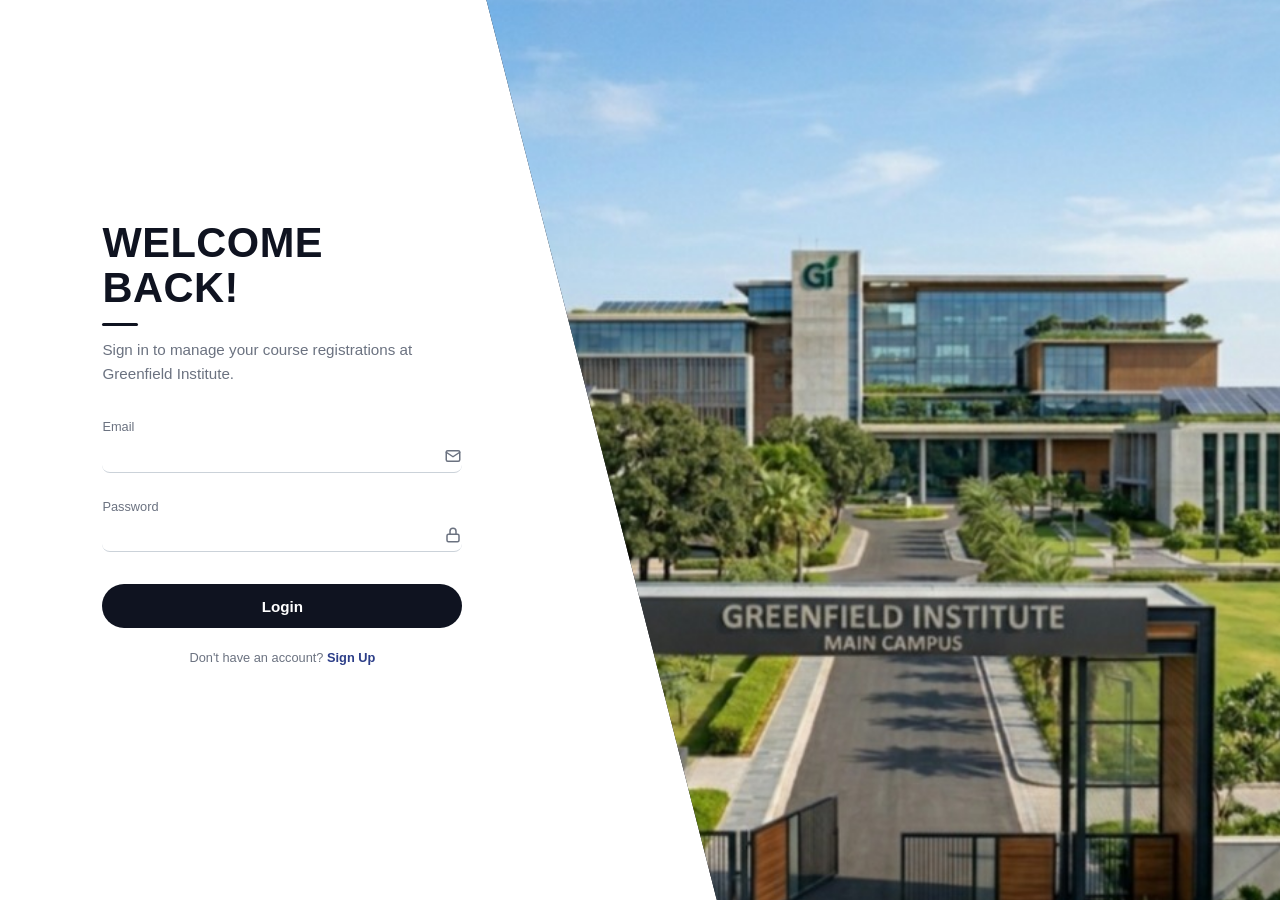
==== index.html @ 5498199d "Refactor code structure for improved readability and maintainability" ====
<!DOCTYPE html>
<html lang="en">
<head>
    <meta charset="UTF-8" />
    <meta name="viewport" content="width=device-width, initial-scale=1.0" />
    <title>Login · Greenfield Institute</title>
    <link rel="stylesheet" href="assets/css/style.css" />
</head>
<body class="auth-page">
    <div class="auth-card auth-card--login">
        <!-- Hero image panel (right side on login) — text lives on the white side now -->
        <div class="auth-card__dark">
            <img class="auth-card__hero" src="assets/img/login-hero.jpeg" alt="Greenfield Institute campus" />
        </div>

        <!-- Form panel (left side on login) -->
        <div class="auth-card__form">
            <div class="auth-card__form-inner">
                <div class="auth-welcome">
                    <h1>WELCOME<br/>BACK!</h1>
                    <p>Sign in to manage your course registrations at Greenfield Institute.</p>
                </div>

                <form id="loginForm" autocomplete="on" novalidate>
                    <div class="auth-field">
                        <label for="email">Email</label>
                        <input type="email" id="email" name="email" required />
                        <!-- envelope icon -->
                        <svg class="auth-field__icon" viewBox="0 0 24 24" fill="none"
                             stroke="currentColor" stroke-width="2"
                             stroke-linecap="round" stroke-linejoin="round" aria-hidden="true">
                            <rect x="3" y="5" width="18" height="14" rx="2"/>
                            <path d="M3 7l9 6 9-6"/>
                        </svg>
                    </div>

                    <div class="auth-field">
                        <label for="password">Password</label>
                        <input type="password" id="password" name="password" required minlength="8" />
                        <!-- lock icon -->
                        <svg class="auth-field__icon" viewBox="0 0 24 24" fill="none"
                             stroke="currentColor" stroke-width="2"
                             stroke-linecap="round" stroke-linejoin="round" aria-hidden="true">
                            <rect x="4" y="11" width="16" height="10" rx="2"/>
                            <path d="M8 11V7a4 4 0 0 1 8 0v4"/>
                        </svg>
                    </div>

                    <button type="submit" id="submitBtn" class="auth-btn">Login</button>
                </form>

                <div id="msg" class="auth-card__msg"></div>

                <p class="auth-card__switch">
                    Don't have an account? <a href="signup.html">Sign Up</a>
                </p>
            </div>
        </div>
    </div>

    <script src="assets/js/api.js"></script>
    <script>
        const form = document.getElementById('loginForm');
        const btn  = document.getElementById('submitBtn');

        form.addEventListener('submit', async (e) => {
            e.preventDefault();
            btn.disabled = true; btn.textContent = 'Signing in…';
            const res = await api.post('api/login.php', {
                email: form.email.value.trim(),
                password: form.password.value
            });
            if (res.ok) {
                window.location.href = res.redirect;
            } else {
                flash('msg', res.error || 'Login failed.', 'error');
                btn.disabled = false; btn.textContent = 'Login';
            }
        });
    </script>
</body>
</html>
---- assets/css/style.css ----
/* ---------------------------------------------------------------
   Greenfield Institute — single shared stylesheet
   Design notes: green accent (#2f7d4f), simple card layout,
   responsive breakpoints at 768px and 480px.
   --------------------------------------------------------------- */

:root {
    --green-700: #2f7d4f;
    --green-600: #36915c;
    --green-100: #e6f4ec;
    --grey-900: #1f2933;
    --grey-700: #3e4c59;
    --grey-300: #cbd2d9;
    --grey-100: #f5f7fa;
    --red-600:  #c53030;
    --amber-100:#fff8e1;
    --shadow:   0 2px 8px rgba(0, 0, 0, 0.08);
    --radius:   8px;
}

* { box-sizing: border-box; }

body {
    margin: 0;
    font-family: -apple-system, BlinkMacSystemFont, "Segoe UI", Roboto, Helvetica, Arial, sans-serif;
    color: var(--grey-900);
    background: var(--grey-100);
    line-height: 1.5;
}

/* --- Top navigation bar -------------------------------------- */
.navbar {
    background: var(--green-700);
    color: #fff;
    padding: 0.75rem 1.5rem;
    display: flex;
    align-items: center;
    justify-content: space-between;
    flex-wrap: wrap;
    box-shadow: var(--shadow);
}
.navbar h1 { font-size: 1.1rem; margin: 0; font-weight: 600; }
.navbar nav a {
    color: #fff;
    text-decoration: none;
    margin-left: 1.25rem;
    font-size: 0.95rem;
    opacity: 0.9;
}
.navbar nav a:hover, .navbar nav a.active { opacity: 1; text-decoration: underline; }

/* --- Layout containers --------------------------------------- */
.container { max-width: 1100px; margin: 1.5rem auto; padding: 0 1rem; }

.auth-wrap {
    max-width: 420px;
    margin: 4rem auto;
    background: #fff;
    border-radius: var(--radius);
    box-shadow: var(--shadow);
    padding: 2rem;
}
.auth-wrap h2 { margin-top: 0; color: var(--green-700); }
.auth-wrap .switch { font-size: 0.9rem; margin-top: 1rem; text-align: center; }

/* --- Split-panel auth (login / signup) ----------------------- */
.auth-page {
    margin: 0;
    height: 100vh;
    overflow: hidden;
    background: #fff;
}

.auth-card {
    position: relative;
    width: 100vw;
    height: 100vh;
    background: #fff;
    overflow: hidden;
}

/* Dark panel — full viewport, diagonal-clipped, holds the hero <img> as a child. */
.auth-card__dark {
    position: absolute;
    inset: 0;
    clip-path: polygon(0 0, 62% 0, 44% 100%, 0 100%);
    background: #0f1320; /* fallback if the image is missing */
    overflow: hidden;
}
.auth-card--login .auth-card__dark {
    /* mirror the diagonal to the right side */
    clip-path: polygon(38% 0, 100% 0, 100% 100%, 56% 100%);
}

/* Hero image inside the dark panel — fills the slab edge-to-edge from the top
   diagonal corner out to the screen edge. The diagonal clip on the parent crops
   the slanted side; object-fit: cover preserves the photo's aspect ratio while
   filling the box (no distortion, just a small crop). */
.auth-card__hero {
    position: absolute;
    top: 0;
    height: 100vh;
    width: 62vw;       /* same width as the visible diagonal slab at its widest */
    object-fit: cover;
    display: block;
    pointer-events: none;
    transform: scale(1.3); /* gentle zoom — building reads larger but stays in frame */
}
/* Signup: image spans x=0 → x=62vw (left half of viewport). */
.auth-card--signup .auth-card__hero {
    left: 0;
}
/* Login: image spans x=38vw → x=100vw (right half of viewport). */
.auth-card--login .auth-card__hero {
    right: 0;
}

/* Form panel — sits on the opposite side of the diagonal. */
.auth-card__form {
    position: absolute;
    inset: 0;
    display: flex;
    align-items: center;
    justify-content: flex-end;
    padding: 0 8vw 0 0;
}
.auth-card--login .auth-card__form {
    justify-content: flex-start;
    padding: 0 0 0 8vw;
}
.auth-card__form-inner {
    width: 360px;
    max-width: 100%;
}

/* Welcome heading + intro text shown above the form on the white side. */
.auth-welcome {
    margin-bottom: 2rem;
}
.auth-welcome h1 {
    font-size: clamp(2rem, 3.5vw, 2.6rem);
    line-height: 1.1;
    margin: 0 0 0.75rem;
    color: #0f1320;
    font-weight: 800;
    letter-spacing: 0.5px;
}
.auth-welcome h1::after {
    content: "";
    display: block;
    width: 36px;
    height: 3px;
    background: #0f1320;
    margin-top: 0.75rem;
    border-radius: 2px;
}
.auth-welcome p {
    margin: 0;
    color: #6b7280;
    font-size: 0.95rem;
    line-height: 1.55;
}

/* Underline-style fields with right-aligned icon. */
.auth-field {
    position: relative;
    margin-top: 1.5rem;
}
.auth-field label {
    display: block;
    font-size: 0.8rem;
    color: #6b7280;
    margin-bottom: 0.25rem;
}
.auth-field input {
    width: 100%;
    border: none;
    border-bottom: 1px solid #cbd2d9;
    padding: 0.45rem 1.75rem 0.45rem 0;
    background: transparent;
    font-size: 0.95rem;
    color: #0f1320;
    font-family: inherit;
}
.auth-field input:focus {
    outline: none;
    border-bottom-color: #0f1320;
}
.auth-field__icon {
    position: absolute;
    right: 0;
    bottom: 0.5rem;
    width: 18px;
    height: 18px;
    color: #6b7280;
    pointer-events: none;
}

/* Pill button. */
.auth-btn {
    margin-top: 2rem;
    width: 100%;
    background: #0f1320;
    color: #fff;
    border: none;
    border-radius: 999px;
    padding: 0.85rem 1.5rem;
    font-size: 0.95rem;
    font-weight: 600;
    cursor: pointer;
    transition: background 0.15s ease;
}
.auth-btn:hover { background: #1f2435; }
.auth-btn:disabled { background: #6b7280; cursor: not-allowed; }

.auth-card__switch {
    margin-top: 1.25rem;
    text-align: center;
    font-size: 0.8rem;
    color: #6b7280;
}
.auth-card__switch a {
    color: #2c3e88;
    text-decoration: none;
    font-weight: 600;
}
.auth-card__switch a:hover { text-decoration: underline; }

.auth-card__msg { margin-top: 1rem; }
.auth-card__msg .alert { font-size: 0.85rem; padding: 0.5rem 0.75rem; margin-bottom: 0; }

/* --- Forms --------------------------------------------------- */
form .field { margin-bottom: 1rem; }
form label  { display: block; font-size: 0.85rem; margin-bottom: 0.25rem; color: var(--grey-700); }
form input, form textarea, form select {
    width: 100%;
    padding: 0.55rem 0.7rem;
    border: 1px solid var(--grey-300);
    border-radius: var(--radius);
    font-size: 0.95rem;
    font-family: inherit;
}
form input:focus, form textarea:focus, form select:focus {
    outline: 2px solid var(--green-600);
    border-color: var(--green-600);
}

button, .btn {
    background: var(--green-700);
    color: #fff;
    border: none;
    padding: 0.6rem 1.1rem;
    border-radius: var(--radius);
    font-size: 0.95rem;
    cursor: pointer;
    text-decoration: none;
    display: inline-block;
}
button:hover, .btn:hover { background: var(--green-600); }
button:disabled { background: var(--grey-300); cursor: not-allowed; }
.btn-secondary { background: var(--grey-700); }
.btn-danger    { background: var(--red-600); }

/* --- Alerts -------------------------------------------------- */
.alert { padding: 0.75rem 1rem; border-radius: var(--radius); margin-bottom: 1rem; font-size: 0.9rem; }
.alert.error   { background: #fde2e2; color: var(--red-600); }
.alert.success { background: var(--green-100); color: var(--green-700); }
.alert.info    { background: var(--amber-100); color: #8a6d1f; }

/* --- Cards & course grid ------------------------------------- */
.toolbar {
    display: flex; gap: 0.75rem; flex-wrap: wrap;
    margin-bottom: 1rem;
    background: #fff; padding: 1rem; border-radius: var(--radius); box-shadow: var(--shadow);
}
.toolbar input, .toolbar select { flex: 1 1 180px; }

.course-grid { display: grid; grid-template-columns: repeat(auto-fill, minmax(280px, 1fr)); gap: 1rem; }

.course-card {
    background: #fff;
    border-radius: var(--radius);
    box-shadow: var(--shadow);
    padding: 1rem 1.1rem;
    display: flex; flex-direction: column;
}
.course-card h3 { margin: 0 0 0.25rem; color: var(--green-700); font-size: 1.05rem; }
.course-card .code { font-size: 0.8rem; color: var(--grey-700); letter-spacing: 0.5px; }
.course-card p   { font-size: 0.9rem; color: var(--grey-700); flex-grow: 1; }
.course-card .meta {
    display: flex; flex-wrap: wrap; gap: 0.4rem 1rem;
    font-size: 0.8rem; color: var(--grey-700);
    margin: 0.5rem 0 0.75rem;
}
.course-card .meta span::before { content: "•  "; color: var(--green-600); }
.course-card .actions { display: flex; gap: 0.5rem; }

.badge {
    display: inline-block; font-size: 0.7rem; padding: 0.15rem 0.5rem;
    border-radius: 999px; background: var(--green-100); color: var(--green-700);
    margin-left: 0.4rem;
}
.badge.full { background: #fde2e2; color: var(--red-600); }

/* --- Tables (admin) ----------------------------------------- */
table { width: 100%; border-collapse: collapse; background: #fff; box-shadow: var(--shadow); border-radius: var(--radius); overflow: hidden; }
table th, table td { padding: 0.6rem 0.8rem; text-align: left; border-bottom: 1px solid var(--grey-300); font-size: 0.9rem; }
table th { background: var(--green-100); color: var(--green-700); font-weight: 600; }
table tr:last-child td { border-bottom: none; }

/* --- Modal --------------------------------------------------- */
.modal-backdrop {
    position: fixed; inset: 0; background: rgba(0,0,0,0.45);
    display: none; align-items: center; justify-content: center; z-index: 50;
}
.modal-backdrop.active { display: flex; }
.modal {
    background: #fff; border-radius: var(--radius); padding: 1.5rem;
    width: 90%; max-width: 480px; box-shadow: var(--shadow);
}
.modal h3 { margin-top: 0; color: var(--green-700); }

/* --- Responsive --------------------------------------------- */
@media (max-width: 768px) {
    .navbar nav a { margin-left: 0.75rem; font-size: 0.85rem; }
    .toolbar { flex-direction: column; }
}
@media (max-width: 480px) {
    .auth-wrap { margin: 1.5rem 1rem; padding: 1.5rem; }
}
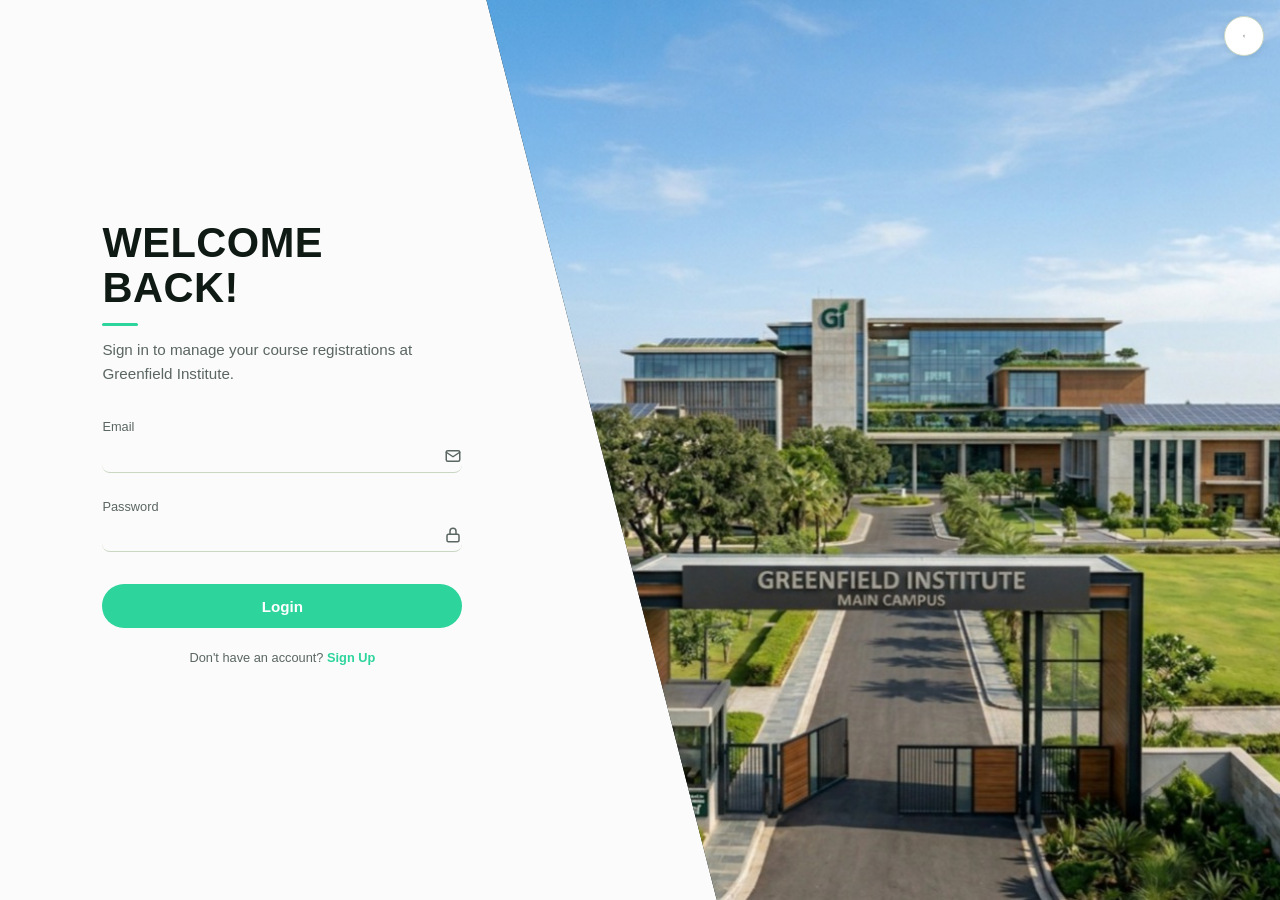
==== commit ac96cf51: "feat: Implement light/dark mode toggle with theme persistence" ====
--- a/index.html
+++ b/index.html
@@ -5,8 +5,24 @@
     <meta name="viewport" content="width=device-width, initial-scale=1.0" />
     <title>Login · Greenfield Institute</title>
     <link rel="stylesheet" href="assets/css/style.css" />
+    <!-- Theme script loads before <body> so the right mode is set before paint
+         (avoids a brief flash of the wrong theme on page load). -->
+    <script src="assets/js/theme.js"></script>
 </head>
 <body class="auth-page">
+    <!-- Light/dark toggle -->
+    <button class="theme-toggle" aria-label="Toggle light/dark mode" type="button">
+        <svg class="icon-moon" viewBox="0 0 24 24" fill="none" stroke="currentColor"
+             stroke-width="2" stroke-linecap="round" stroke-linejoin="round" aria-hidden="true">
+            <path d="M21 12.79A9 9 0 1 1 11.21 3 7 7 0 0 0 21 12.79z"/>
+        </svg>
+        <svg class="icon-sun" viewBox="0 0 24 24" fill="none" stroke="currentColor"
+             stroke-width="2" stroke-linecap="round" stroke-linejoin="round" aria-hidden="true">
+            <circle cx="12" cy="12" r="4"/>
+            <path d="M12 2v2M12 20v2M4.93 4.93l1.41 1.41M17.66 17.66l1.41 1.41M2 12h2M20 12h2M4.93 19.07l1.41-1.41M17.66 6.34l1.41-1.41"/>
+        </svg>
+    </button>
+
     <div class="auth-card auth-card--login">
         <!-- Hero image panel (right side on login) — text lives on the white side now -->
         <div class="auth-card__dark">
--- a/assets/css/style.css
+++ b/assets/css/style.css
@@ -5,17 +5,56 @@
    --------------------------------------------------------------- */
 
 :root {
-    --green-700: #2f7d4f;
-    --green-600: #36915c;
-    --green-100: #e6f4ec;
-    --grey-900: #1f2933;
-    --grey-700: #3e4c59;
-    --grey-300: #cbd2d9;
-    --grey-100: #f5f7fa;
-    --red-600:  #c53030;
-    --amber-100:#fff8e1;
-    --shadow:   0 2px 8px rgba(0, 0, 0, 0.08);
-    --radius:   8px;
+    /* --- Brand (same mint green in both modes) ----------------- */
+    --color-primary:      #2DD49B; /* mint emerald — Greenfield brand */
+    --color-primary-dark: #25B583; /* hover / pressed */
+    --color-primary-deep: #1A8A63; /* deeper accent if needed */
+
+    /* --- Light-mode tokens (defaults) -------------------------- */
+    --bg:         #FBFBFB;  /* page background — neutral off-white */
+    --surface:    #ffffff;  /* cards, modals */
+    --text:       #0f1a14;  /* headings, body */
+    --text-muted: #5a6661;  /* labels, captions */
+    --border:     #c9d6c2;  /* hairlines, input underlines */
+    --slab-bg:    #0f1a14;  /* hero slab fallback if image missing */
+
+    --shadow:     0 2px 8px rgba(0, 0, 0, 0.08);
+    --radius:     8px;
+
+    /* --- Backwards-compat aliases for older pages -------------- */
+    /* Existing rules still reference --green-700 etc., so map them
+       onto the new tokens — old pages pick up the new look for free. */
+    --green-700: var(--color-primary);
+    --green-600: var(--color-primary-dark);
+    --green-100: #ECF4E8;
+    --grey-900:  var(--text);
+    --grey-700:  var(--text-muted);
+    --grey-300:  var(--border);
+    --grey-100:  var(--bg);
+    --red-600:   #c53030;
+    --amber-100: #fff8e1;
+}
+
+/* --- Dark-mode tokens — applied either by user toggle (data-theme)
+   or by OS preference (prefers-color-scheme). User toggle wins
+   because [data-theme="light"] explicitly opts back into light. */
+[data-theme="dark"] {
+    --bg:         #000000;
+    --surface:    #0f0f0f;
+    --text:       #ECF4E8;
+    --text-muted: #8a938e;
+    --border:     #1f2520;
+    --slab-bg:    #0a0a0a;
+}
+@media (prefers-color-scheme: dark) {
+    :root:not([data-theme="light"]) {
+        --bg:         #000000;
+        --surface:    #0f0f0f;
+        --text:       #ECF4E8;
+        --text-muted: #8a938e;
+        --border:     #1f2520;
+        --slab-bg:    #0a0a0a;
+    }
 }
 
 * { box-sizing: border-box; }
@@ -23,8 +62,8 @@
 body {
     margin: 0;
     font-family: -apple-system, BlinkMacSystemFont, "Segoe UI", Roboto, Helvetica, Arial, sans-serif;
-    color: var(--grey-900);
-    background: var(--grey-100);
+    color: var(--text);
+    background: var(--bg);
     line-height: 1.5;
 }
 
@@ -68,14 +107,14 @@
     margin: 0;
     height: 100vh;
     overflow: hidden;
-    background: #fff;
+    background: var(--bg);
 }
 
 .auth-card {
     position: relative;
     width: 100vw;
     height: 100vh;
-    background: #fff;
+    background: var(--bg);
     overflow: hidden;
 }
 
@@ -84,7 +123,7 @@
     position: absolute;
     inset: 0;
     clip-path: polygon(0 0, 62% 0, 44% 100%, 0 100%);
-    background: #0f1320; /* fallback if the image is missing */
+    background: var(--slab-bg); /* fallback if the image is missing */
     overflow: hidden;
 }
 .auth-card--login .auth-card__dark {
@@ -104,7 +143,6 @@
     object-fit: cover;
     display: block;
     pointer-events: none;
-    transform: scale(1.3); /* gentle zoom — building reads larger but stays in frame */
 }
 /* Signup: image spans x=0 → x=62vw (left half of viewport). */
 .auth-card--signup .auth-card__hero {
@@ -141,7 +179,7 @@
     font-size: clamp(2rem, 3.5vw, 2.6rem);
     line-height: 1.1;
     margin: 0 0 0.75rem;
-    color: #0f1320;
+    color: var(--text);
     font-weight: 800;
     letter-spacing: 0.5px;
 }
@@ -150,13 +188,13 @@
     display: block;
     width: 36px;
     height: 3px;
-    background: #0f1320;
+    background: var(--color-primary);
     margin-top: 0.75rem;
     border-radius: 2px;
 }
 .auth-welcome p {
     margin: 0;
-    color: #6b7280;
+    color: var(--text-muted);
     font-size: 0.95rem;
     line-height: 1.55;
 }
@@ -169,22 +207,22 @@
 .auth-field label {
     display: block;
     font-size: 0.8rem;
-    color: #6b7280;
+    color: var(--text-muted);
     margin-bottom: 0.25rem;
 }
 .auth-field input {
     width: 100%;
     border: none;
-    border-bottom: 1px solid #cbd2d9;
+    border-bottom: 1px solid var(--border);
     padding: 0.45rem 1.75rem 0.45rem 0;
     background: transparent;
     font-size: 0.95rem;
-    color: #0f1320;
+    color: var(--text);
     font-family: inherit;
 }
 .auth-field input:focus {
     outline: none;
-    border-bottom-color: #0f1320;
+    border-bottom-color: var(--color-primary);
 }
 .auth-field__icon {
     position: absolute;
@@ -192,15 +230,15 @@
     bottom: 0.5rem;
     width: 18px;
     height: 18px;
-    color: #6b7280;
+    color: var(--text-muted);
     pointer-events: none;
 }
 
-/* Pill button. */
+/* Pill button — primary brand green in both modes. */
 .auth-btn {
     margin-top: 2rem;
     width: 100%;
-    background: #0f1320;
+    background: var(--color-primary);
     color: #fff;
     border: none;
     border-radius: 999px;
@@ -210,17 +248,17 @@
     cursor: pointer;
     transition: background 0.15s ease;
 }
-.auth-btn:hover { background: #1f2435; }
-.auth-btn:disabled { background: #6b7280; cursor: not-allowed; }
+.auth-btn:hover { background: var(--color-primary-dark); }
+.auth-btn:disabled { background: var(--text-muted); cursor: not-allowed; }
 
 .auth-card__switch {
     margin-top: 1.25rem;
     text-align: center;
     font-size: 0.8rem;
-    color: #6b7280;
+    color: var(--text-muted);
 }
 .auth-card__switch a {
-    color: #2c3e88;
+    color: var(--color-primary);
     text-decoration: none;
     font-weight: 600;
 }
@@ -228,6 +266,34 @@
 
 .auth-card__msg { margin-top: 1rem; }
 .auth-card__msg .alert { font-size: 0.85rem; padding: 0.5rem 0.75rem; margin-bottom: 0; }
+
+/* Floating light/dark toggle — sits in a corner of every page. */
+.theme-toggle {
+    position: fixed;
+    top: 1rem;
+    right: 1rem;
+    width: 40px;
+    height: 40px;
+    border-radius: 999px;
+    border: 1px solid var(--border);
+    background: var(--surface);
+    color: var(--text);
+    cursor: pointer;
+    display: flex;
+    align-items: center;
+    justify-content: center;
+    z-index: 100;
+    box-shadow: var(--shadow);
+    transition: transform 0.15s ease, background 0.15s ease;
+}
+.theme-toggle:hover { transform: scale(1.05); }
+.theme-toggle svg { width: 18px; height: 18px; }
+/* JS sets data-theme on load, so we only need to check that one attribute.
+   Light mode → show moon (click to switch to dark).
+   Dark mode  → show sun  (click to switch to light). */
+.theme-toggle .icon-sun  { display: none; }
+[data-theme="dark"] .theme-toggle .icon-sun  { display: block; }
+[data-theme="dark"] .theme-toggle .icon-moon { display: none; }
 
 /* --- Forms --------------------------------------------------- */
 form .field { margin-bottom: 1rem; }
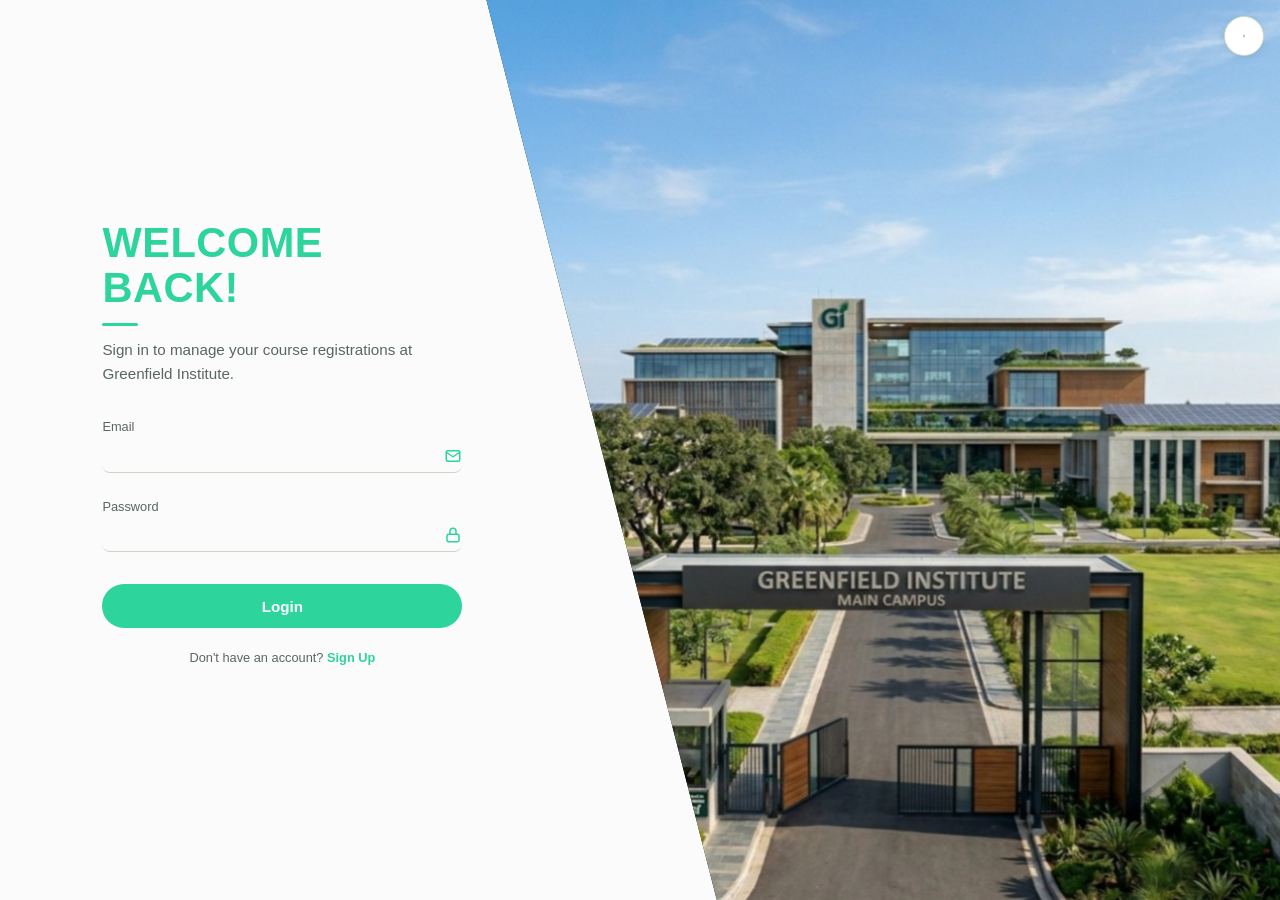
==== commit 009460ac: "fix: Remove line breaks from welcome messages for improved readability" ====
--- a/index.html
+++ b/index.html
@@ -33,7 +33,7 @@
         <div class="auth-card__form">
             <div class="auth-card__form-inner">
                 <div class="auth-welcome">
-                    <h1>WELCOME<br/>BACK!</h1>
+                    <h1>WELCOME BACK!</h1>
                     <p>Sign in to manage your course registrations at Greenfield Institute.</p>
                 </div>
 
--- a/assets/css/style.css
+++ b/assets/css/style.css
@@ -179,7 +179,7 @@
     font-size: clamp(2rem, 3.5vw, 2.6rem);
     line-height: 1.1;
     margin: 0 0 0.75rem;
-    color: var(--text);
+    color: var(--color-primary);
     font-weight: 800;
     letter-spacing: 0.5px;
 }
@@ -230,7 +230,7 @@
     bottom: 0.5rem;
     width: 18px;
     height: 18px;
-    color: var(--text-muted);
+    color: var(--color-primary);
     pointer-events: none;
 }
 
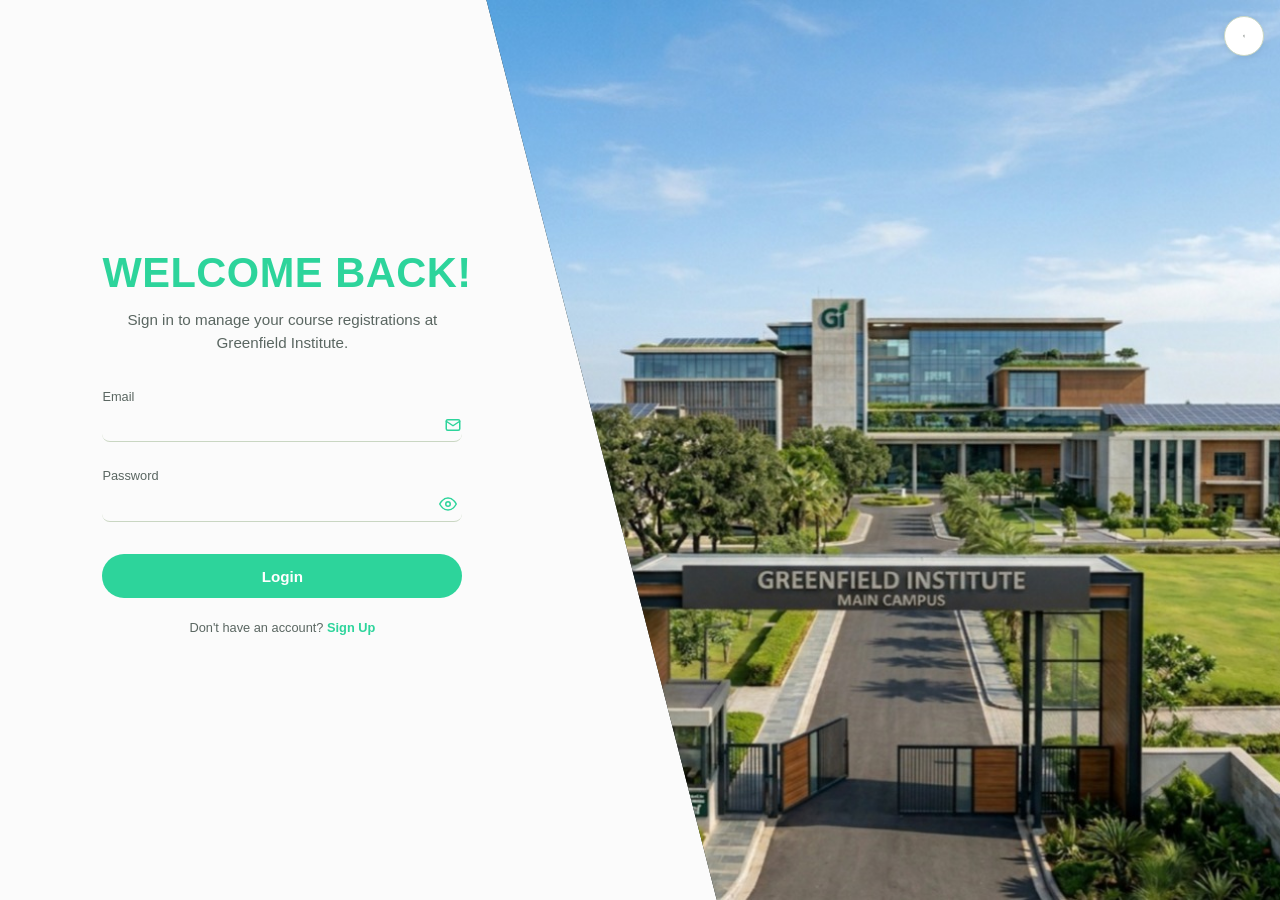
==== commit 3d8bf4dd: "feat: Add password show/hide toggle functionality to login and signup forms" ====
--- a/index.html
+++ b/index.html
@@ -53,13 +53,21 @@
                     <div class="auth-field">
                         <label for="password">Password</label>
                         <input type="password" id="password" name="password" required minlength="8" />
-                        <!-- lock icon -->
-                        <svg class="auth-field__icon" viewBox="0 0 24 24" fill="none"
-                             stroke="currentColor" stroke-width="2"
-                             stroke-linecap="round" stroke-linejoin="round" aria-hidden="true">
-                            <rect x="4" y="11" width="16" height="10" rx="2"/>
-                            <path d="M8 11V7a4 4 0 0 1 8 0v4"/>
-                        </svg>
+                        <!-- eye toggle: click to show/hide the password -->
+                        <button type="button" class="auth-field__toggle" data-password-toggle aria-label="Show password">
+                            <svg class="icon-eye" viewBox="0 0 24 24" fill="none"
+                                 stroke="currentColor" stroke-width="2"
+                                 stroke-linecap="round" stroke-linejoin="round" aria-hidden="true">
+                                <path d="M1 12s4-8 11-8 11 8 11 8-4 8-11 8-11-8-11-8z"/>
+                                <circle cx="12" cy="12" r="3"/>
+                            </svg>
+                            <svg class="icon-eye-off" viewBox="0 0 24 24" fill="none"
+                                 stroke="currentColor" stroke-width="2"
+                                 stroke-linecap="round" stroke-linejoin="round" aria-hidden="true">
+                                <path d="M17.94 17.94A10.07 10.07 0 0 1 12 20c-7 0-11-8-11-8a18.45 18.45 0 0 1 5.06-5.94M9.9 4.24A9.12 9.12 0 0 1 12 4c7 0 11 8 11 8a18.5 18.5 0 0 1-2.16 3.19m-6.72-1.07a3 3 0 1 1-4.24-4.24"/>
+                                <line x1="1" y1="1" x2="23" y2="23"/>
+                            </svg>
+                        </button>
                     </div>
 
                     <button type="submit" id="submitBtn" class="auth-btn">Login</button>
@@ -76,6 +84,17 @@
 
     <script src="assets/js/api.js"></script>
     <script>
+        // Password show/hide — flip input.type and toggle the eye/eye-off icons.
+        document.querySelectorAll('[data-password-toggle]').forEach(function (btn) {
+            btn.addEventListener('click', function () {
+                const input = btn.parentElement.querySelector('input');
+                const showing = input.type === 'text';
+                input.type = showing ? 'password' : 'text';
+                btn.classList.toggle('is-visible', !showing);
+                btn.setAttribute('aria-label', showing ? 'Show password' : 'Hide password');
+            });
+        });
+
         const form = document.getElementById('loginForm');
         const btn  = document.getElementById('submitBtn');
 
--- a/assets/css/style.css
+++ b/assets/css/style.css
@@ -182,22 +182,20 @@
     color: var(--color-primary);
     font-weight: 800;
     letter-spacing: 0.5px;
-}
-.auth-welcome h1::after {
-    content: "";
-    display: block;
-    width: 36px;
-    height: 3px;
-    background: var(--color-primary);
-    margin-top: 0.75rem;
-    border-radius: 2px;
+    text-align: center;
+    white-space: nowrap; /* keep "WELCOME BACK!" / "CREATE ACCOUNT" on one line */
 }
 .auth-welcome p {
     margin: 0;
     color: var(--text-muted);
     font-size: 0.95rem;
     line-height: 1.55;
-}
+    text-align: center;
+}
+
+/* Signup heading sits slightly lower than login's — gives the longer form
+   some breathing room from the top of the visible area. */
+.auth-card--signup .auth-welcome { margin-top: 2.5rem; }
 
 /* Underline-style fields with right-aligned icon. */
 .auth-field {
@@ -233,6 +231,34 @@
     color: var(--color-primary);
     pointer-events: none;
 }
+
+/* Password show/hide toggle — same position as a regular icon, but it's a real
+   button so it can be clicked. Resets the global button styles so it doesn't
+   pick up the green pill look. */
+.auth-field__toggle {
+    position: absolute;
+    right: 0;
+    bottom: 0.25rem;
+    width: 28px;
+    height: 28px;
+    padding: 0;
+    margin: 0;
+    background: transparent;
+    border: none;
+    border-radius: 0;
+    color: var(--color-primary);
+    cursor: pointer;
+    display: flex;
+    align-items: center;
+    justify-content: center;
+    pointer-events: auto;
+}
+.auth-field__toggle:hover { background: transparent; color: var(--color-primary-dark); }
+.auth-field__toggle svg { width: 18px; height: 18px; }
+/* Show eye when password is hidden, eye-off when visible. */
+.auth-field__toggle .icon-eye-off { display: none; }
+.auth-field__toggle.is-visible .icon-eye { display: none; }
+.auth-field__toggle.is-visible .icon-eye-off { display: block; }
 
 /* Pill button — primary brand green in both modes. */
 .auth-btn {
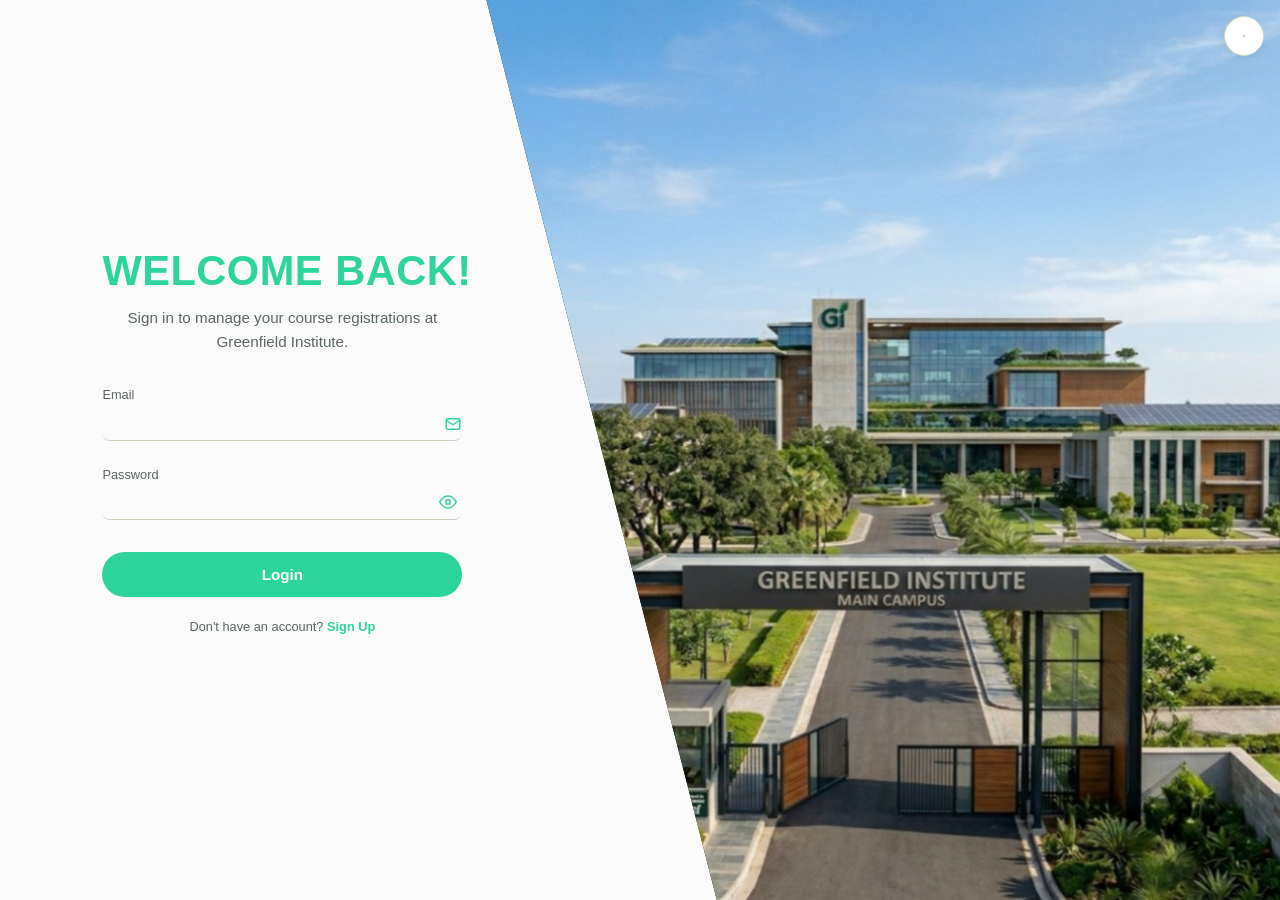
==== commit ae710156: "feat: Implement login and signup transition with password toggle functionality" ====
--- a/index.html
+++ b/index.html
@@ -3,13 +3,20 @@
 <head>
     <meta charset="UTF-8" />
     <meta name="viewport" content="width=device-width, initial-scale=1.0" />
-    <title>Login · Greenfield Institute</title>
+    <title>Greenfield Institute</title>
     <link rel="stylesheet" href="assets/css/style.css" />
-    <!-- Theme script loads before <body> so the right mode is set before paint
-         (avoids a brief flash of the wrong theme on page load). -->
+    <!-- Theme script — sets light/dark mode before first paint -->
     <script src="assets/js/theme.js"></script>
 </head>
 <body class="auth-page">
+    <!-- Set the auth mode (login or signup) immediately so there's no flicker.
+         URL hash decides; defaults to login. -->
+    <script>
+        document.body.classList.add(
+            window.location.hash === '#signup' ? 'mode-signup' : 'mode-login'
+        );
+    </script>
+
     <!-- Light/dark toggle -->
     <button class="theme-toggle" aria-label="Toggle light/dark mode" type="button">
         <svg class="icon-moon" viewBox="0 0 24 24" fill="none" stroke="currentColor"
@@ -23,95 +30,125 @@
         </svg>
     </button>
 
-    <div class="auth-card auth-card--login">
-        <!-- Hero image panel (right side on login) — text lives on the white side now -->
+    <div class="auth-card">
+        <!-- Hero image panel — diagonal slab whose side flips between modes -->
         <div class="auth-card__dark">
             <img class="auth-card__hero" src="assets/img/login-hero.jpeg" alt="Greenfield Institute campus" />
         </div>
 
-        <!-- Form panel (left side on login) -->
+        <!-- Form panel — holds BOTH views, only the active one is visible -->
         <div class="auth-card__form">
             <div class="auth-card__form-inner">
-                <div class="auth-welcome">
-                    <h1>WELCOME BACK!</h1>
-                    <p>Sign in to manage your course registrations at Greenfield Institute.</p>
+
+                <!-- ============ LOGIN VIEW ============ -->
+                <div class="auth-view auth-view--login">
+                    <div class="auth-welcome">
+                        <h1>WELCOME BACK!</h1>
+                        <p>Sign in to manage your course registrations at Greenfield Institute.</p>
+                    </div>
+
+                    <form id="loginForm" autocomplete="on" novalidate>
+                        <div class="auth-field">
+                            <label for="loginEmail">Email</label>
+                            <input type="email" id="loginEmail" name="email" required />
+                            <svg class="auth-field__icon" viewBox="0 0 24 24" fill="none"
+                                 stroke="currentColor" stroke-width="2"
+                                 stroke-linecap="round" stroke-linejoin="round" aria-hidden="true">
+                                <rect x="3" y="5" width="18" height="14" rx="2"/>
+                                <path d="M3 7l9 6 9-6"/>
+                            </svg>
+                        </div>
+
+                        <div class="auth-field">
+                            <label for="loginPassword">Password</label>
+                            <input type="password" id="loginPassword" name="password" required minlength="8" />
+                            <button type="button" class="auth-field__toggle" data-password-toggle aria-label="Show password">
+                                <svg class="icon-eye" viewBox="0 0 24 24" fill="none"
+                                     stroke="currentColor" stroke-width="2"
+                                     stroke-linecap="round" stroke-linejoin="round" aria-hidden="true">
+                                    <path d="M1 12s4-8 11-8 11 8 11 8-4 8-11 8-11-8-11-8z"/>
+                                    <circle cx="12" cy="12" r="3"/>
+                                </svg>
+                                <svg class="icon-eye-off" viewBox="0 0 24 24" fill="none"
+                                     stroke="currentColor" stroke-width="2"
+                                     stroke-linecap="round" stroke-linejoin="round" aria-hidden="true">
+                                    <path d="M17.94 17.94A10.07 10.07 0 0 1 12 20c-7 0-11-8-11-8a18.45 18.45 0 0 1 5.06-5.94M9.9 4.24A9.12 9.12 0 0 1 12 4c7 0 11 8 11 8a18.5 18.5 0 0 1-2.16 3.19m-6.72-1.07a3 3 0 1 1-4.24-4.24"/>
+                                    <line x1="1" y1="1" x2="23" y2="23"/>
+                                </svg>
+                            </button>
+                        </div>
+
+                        <button type="submit" class="auth-btn">Login</button>
+                    </form>
+
+                    <p class="auth-card__switch">
+                        Don't have an account? <a href="#signup" data-switch-to="signup">Sign Up</a>
+                    </p>
                 </div>
 
-                <form id="loginForm" autocomplete="on" novalidate>
-                    <div class="auth-field">
-                        <label for="email">Email</label>
-                        <input type="email" id="email" name="email" required />
-                        <!-- envelope icon -->
-                        <svg class="auth-field__icon" viewBox="0 0 24 24" fill="none"
-                             stroke="currentColor" stroke-width="2"
-                             stroke-linecap="round" stroke-linejoin="round" aria-hidden="true">
-                            <rect x="3" y="5" width="18" height="14" rx="2"/>
-                            <path d="M3 7l9 6 9-6"/>
-                        </svg>
+                <!-- ============ SIGNUP VIEW ============ -->
+                <div class="auth-view auth-view--signup">
+                    <div class="auth-welcome">
+                        <h1>CREATE ACCOUNT</h1>
+                        <p>Create a student account to enrol in courses at Greenfield Institute.</p>
                     </div>
 
-                    <div class="auth-field">
-                        <label for="password">Password</label>
-                        <input type="password" id="password" name="password" required minlength="8" />
-                        <!-- eye toggle: click to show/hide the password -->
-                        <button type="button" class="auth-field__toggle" data-password-toggle aria-label="Show password">
-                            <svg class="icon-eye" viewBox="0 0 24 24" fill="none"
+                    <form id="signupForm" novalidate>
+                        <div class="auth-field">
+                            <label for="signupName">Full Name</label>
+                            <input type="text" id="signupName" name="name" required maxlength="120" />
+                            <svg class="auth-field__icon" viewBox="0 0 24 24" fill="none"
                                  stroke="currentColor" stroke-width="2"
                                  stroke-linecap="round" stroke-linejoin="round" aria-hidden="true">
-                                <path d="M1 12s4-8 11-8 11 8 11 8-4 8-11 8-11-8-11-8z"/>
-                                <circle cx="12" cy="12" r="3"/>
+                                <circle cx="12" cy="8" r="4"/>
+                                <path d="M4 21c0-4 4-6 8-6s8 2 8 6"/>
                             </svg>
-                            <svg class="icon-eye-off" viewBox="0 0 24 24" fill="none"
+                        </div>
+
+                        <div class="auth-field">
+                            <label for="signupEmail">Email</label>
+                            <input type="email" id="signupEmail" name="email" required />
+                            <svg class="auth-field__icon" viewBox="0 0 24 24" fill="none"
                                  stroke="currentColor" stroke-width="2"
                                  stroke-linecap="round" stroke-linejoin="round" aria-hidden="true">
-                                <path d="M17.94 17.94A10.07 10.07 0 0 1 12 20c-7 0-11-8-11-8a18.45 18.45 0 0 1 5.06-5.94M9.9 4.24A9.12 9.12 0 0 1 12 4c7 0 11 8 11 8a18.5 18.5 0 0 1-2.16 3.19m-6.72-1.07a3 3 0 1 1-4.24-4.24"/>
-                                <line x1="1" y1="1" x2="23" y2="23"/>
+                                <rect x="3" y="5" width="18" height="14" rx="2"/>
+                                <path d="M3 7l9 6 9-6"/>
                             </svg>
-                        </button>
-                    </div>
+                        </div>
 
-                    <button type="submit" id="submitBtn" class="auth-btn">Login</button>
-                </form>
+                        <div class="auth-field">
+                            <label for="signupPassword">Password</label>
+                            <input type="password" id="signupPassword" name="password" required minlength="8" />
+                            <button type="button" class="auth-field__toggle" data-password-toggle aria-label="Show password">
+                                <svg class="icon-eye" viewBox="0 0 24 24" fill="none"
+                                     stroke="currentColor" stroke-width="2"
+                                     stroke-linecap="round" stroke-linejoin="round" aria-hidden="true">
+                                    <path d="M1 12s4-8 11-8 11 8 11 8-4 8-11 8-11-8-11-8z"/>
+                                    <circle cx="12" cy="12" r="3"/>
+                                </svg>
+                                <svg class="icon-eye-off" viewBox="0 0 24 24" fill="none"
+                                     stroke="currentColor" stroke-width="2"
+                                     stroke-linecap="round" stroke-linejoin="round" aria-hidden="true">
+                                    <path d="M17.94 17.94A10.07 10.07 0 0 1 12 20c-7 0-11-8-11-8a18.45 18.45 0 0 1 5.06-5.94M9.9 4.24A9.12 9.12 0 0 1 12 4c7 0 11 8 11 8a18.5 18.5 0 0 1-2.16 3.19m-6.72-1.07a3 3 0 1 1-4.24-4.24"/>
+                                    <line x1="1" y1="1" x2="23" y2="23"/>
+                                </svg>
+                            </button>
+                        </div>
+
+                        <button type="submit" class="auth-btn">Sign Up</button>
+                    </form>
+
+                    <p class="auth-card__switch">
+                        Already have an account? <a href="#login" data-switch-to="login">Login</a>
+                    </p>
+                </div>
 
                 <div id="msg" class="auth-card__msg"></div>
-
-                <p class="auth-card__switch">
-                    Don't have an account? <a href="signup.html">Sign Up</a>
-                </p>
             </div>
         </div>
     </div>
 
     <script src="assets/js/api.js"></script>
-    <script>
-        // Password show/hide — flip input.type and toggle the eye/eye-off icons.
-        document.querySelectorAll('[data-password-toggle]').forEach(function (btn) {
-            btn.addEventListener('click', function () {
-                const input = btn.parentElement.querySelector('input');
-                const showing = input.type === 'text';
-                input.type = showing ? 'password' : 'text';
-                btn.classList.toggle('is-visible', !showing);
-                btn.setAttribute('aria-label', showing ? 'Show password' : 'Hide password');
-            });
-        });
-
-        const form = document.getElementById('loginForm');
-        const btn  = document.getElementById('submitBtn');
-
-        form.addEventListener('submit', async (e) => {
-            e.preventDefault();
-            btn.disabled = true; btn.textContent = 'Signing in…';
-            const res = await api.post('api/login.php', {
-                email: form.email.value.trim(),
-                password: form.password.value
-            });
-            if (res.ok) {
-                window.location.href = res.redirect;
-            } else {
-                flash('msg', res.error || 'Login failed.', 'error');
-                btn.disabled = false; btn.textContent = 'Login';
-            }
-        });
-    </script>
+    <script src="assets/js/auth.js"></script>
 </body>
 </html>
--- a/assets/css/style.css
+++ b/assets/css/style.css
@@ -118,39 +118,34 @@
     overflow: hidden;
 }
 
-/* Dark panel — full viewport, diagonal-clipped, holds the hero <img> as a child. */
+/* Dark panel — full viewport, diagonal-clipped, holds the hero <img> as a child.
+   Default clip-path (signup): dark slab on the LEFT.
+   .mode-login overrides it to mirror the diagonal to the right. */
 .auth-card__dark {
     position: absolute;
     inset: 0;
     clip-path: polygon(0 0, 62% 0, 44% 100%, 0 100%);
-    background: var(--slab-bg); /* fallback if the image is missing */
+    background: var(--slab-bg);
     overflow: hidden;
 }
-.auth-card--login .auth-card__dark {
-    /* mirror the diagonal to the right side */
+.mode-login .auth-card__dark {
     clip-path: polygon(38% 0, 100% 0, 100% 100%, 56% 100%);
 }
 
-/* Hero image inside the dark panel — fills the slab edge-to-edge from the top
-   diagonal corner out to the screen edge. The diagonal clip on the parent crops
-   the slanted side; object-fit: cover preserves the photo's aspect ratio while
-   filling the box (no distortion, just a small crop). */
+/* Hero image inside the dark panel. We position it via `left` only (never `right`)
+   so the animation keyframes can interpolate left+width smoothly. */
 .auth-card__hero {
     position: absolute;
     top: 0;
     height: 100vh;
-    width: 62vw;       /* same width as the visible diagonal slab at its widest */
+    width: 62vw;
     object-fit: cover;
     display: block;
     pointer-events: none;
-}
-/* Signup: image spans x=0 → x=62vw (left half of viewport). */
-.auth-card--signup .auth-card__hero {
-    left: 0;
-}
-/* Login: image spans x=38vw → x=100vw (right half of viewport). */
-.auth-card--login .auth-card__hero {
-    right: 0;
+    left: 0;            /* default = signup layout (image hugs left edge) */
+}
+.mode-login .auth-card__hero {
+    left: 38vw;         /* login = image starts where the diagonal starts at top */
 }
 
 /* Form panel — sits on the opposite side of the diagonal. */
@@ -160,9 +155,9 @@
     display: flex;
     align-items: center;
     justify-content: flex-end;
-    padding: 0 8vw 0 0;
-}
-.auth-card--login .auth-card__form {
+    padding: 0 8vw 0 0; /* default = signup, form on the right */
+}
+.mode-login .auth-card__form {
     justify-content: flex-start;
     padding: 0 0 0 8vw;
 }
@@ -170,6 +165,12 @@
     width: 360px;
     max-width: 100%;
 }
+
+/* View visibility — only the active mode's content is shown. The other view
+   stays in the DOM (so its inputs keep their values) but is hidden. */
+.auth-view { display: none; }
+.mode-login  .auth-view--login  { display: block; }
+.mode-signup .auth-view--signup { display: block; }
 
 /* Welcome heading + intro text shown above the form on the white side. */
 .auth-welcome {
@@ -195,7 +196,7 @@
 
 /* Signup heading sits slightly lower than login's — gives the longer form
    some breathing room from the top of the visible area. */
-.auth-card--signup .auth-welcome { margin-top: 2.5rem; }
+.mode-signup .auth-welcome { margin-top: 2.5rem; }
 
 /* Underline-style fields with right-aligned icon. */
 .auth-field {
@@ -293,6 +294,55 @@
 .auth-card__msg { margin-top: 1rem; }
 .auth-card__msg .alert { font-size: 0.85rem; padding: 0.5rem 0.75rem; margin-bottom: 0; }
 
+/* --- Transition between login ↔ signup ----------------------
+   Three keyframes run in parallel for 900ms total. Continuous morph
+   (no plateau) and a smooth ease-in-out — feels less like a flash.
+   JS swaps the mode class at the 50% midpoint (450 ms) when the form
+   panel is fully off-screen, so the side/content swap is invisible. */
+
+/* shared smooth easing */
+:root { --auth-ease: cubic-bezier(0.65, 0, 0.35, 1); }
+
+/* --- LOGIN → SIGNUP --- */
+@keyframes dark-l2s {
+    0%   { clip-path: polygon(38% 0, 100% 0, 100% 100%, 56% 100%); }
+    50%  { clip-path: polygon(0 0, 100% 0, 100% 100%, 0 100%); }
+    100% { clip-path: polygon(0 0, 62% 0, 44% 100%, 0 100%); }
+}
+@keyframes hero-l2s {
+    0%   { left: 38vw; width: 62vw; }
+    50%  { left: 0;    width: 100vw; }
+    100% { left: 0;    width: 62vw; }
+}
+
+/* --- SIGNUP → LOGIN --- */
+@keyframes dark-s2l {
+    0%   { clip-path: polygon(0 0, 62% 0, 44% 100%, 0 100%); }
+    50%  { clip-path: polygon(0 0, 100% 0, 100% 100%, 0 100%); }
+    100% { clip-path: polygon(38% 0, 100% 0, 100% 100%, 56% 100%); }
+}
+@keyframes hero-s2l {
+    0%   { left: 0;    width: 62vw; }
+    50%  { left: 0;    width: 100vw; }
+    100% { left: 38vw; width: 62vw; }
+}
+
+/* --- Form swap — slides straight down, then straight back up.
+   At 50% (peak) the form is fully off-screen. */
+@keyframes form-swap {
+    0%   { transform: translateY(0);     opacity: 1; }
+    50%  { transform: translateY(110vh); opacity: 0; }
+    100% { transform: translateY(0);     opacity: 1; }
+}
+
+/* Apply the animations when JS adds .is-going-to-X to the body. */
+.is-going-to-signup .auth-card__dark { animation: dark-l2s 2500ms var(--auth-ease) both; }
+.is-going-to-signup .auth-card__hero { animation: hero-l2s 2500ms var(--auth-ease) both; }
+.is-going-to-login  .auth-card__dark { animation: dark-s2l 2500ms var(--auth-ease) both; }
+.is-going-to-login  .auth-card__hero { animation: hero-s2l 2500ms var(--auth-ease) both; }
+.is-going-to-signup .auth-card__form,
+.is-going-to-login  .auth-card__form { animation: form-swap 2500ms var(--auth-ease) both; }
+
 /* Floating light/dark toggle — sits in a corner of every page. */
 .theme-toggle {
     position: fixed;
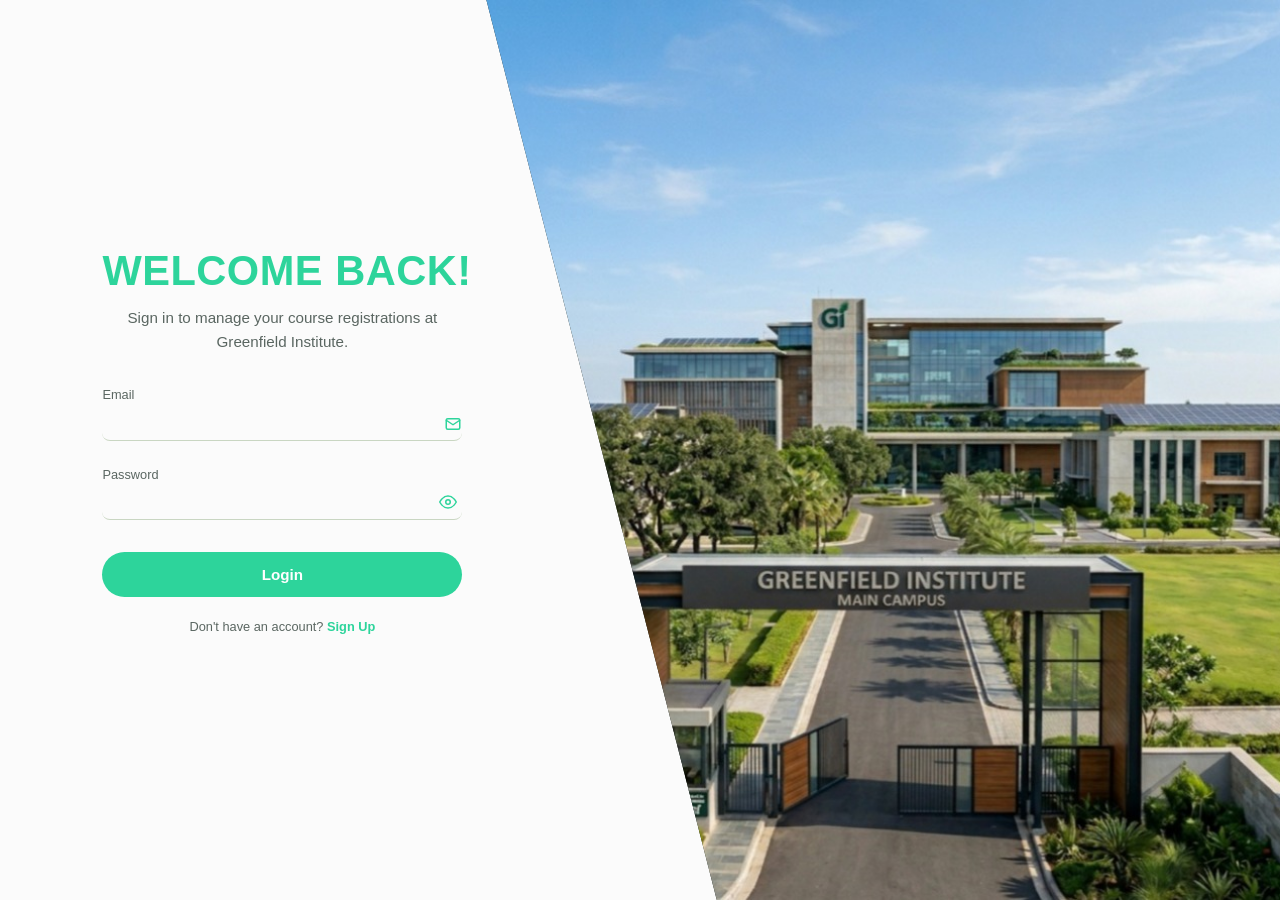
==== commit 9218c0be: "refactor: Remove theme toggle functionality and associated scripts from admin and public pages" ====
--- a/index.html
+++ b/index.html
@@ -5,8 +5,6 @@
     <meta name="viewport" content="width=device-width, initial-scale=1.0" />
     <title>Greenfield Institute</title>
     <link rel="stylesheet" href="assets/css/style.css" />
-    <!-- Theme script — sets light/dark mode before first paint -->
-    <script src="assets/js/theme.js"></script>
 </head>
 <body class="auth-page">
     <!-- Set the auth mode (login or signup) immediately so there's no flicker.
@@ -16,19 +14,6 @@
             window.location.hash === '#signup' ? 'mode-signup' : 'mode-login'
         );
     </script>
-
-    <!-- Light/dark toggle -->
-    <button class="theme-toggle" aria-label="Toggle light/dark mode" type="button">
-        <svg class="icon-moon" viewBox="0 0 24 24" fill="none" stroke="currentColor"
-             stroke-width="2" stroke-linecap="round" stroke-linejoin="round" aria-hidden="true">
-            <path d="M21 12.79A9 9 0 1 1 11.21 3 7 7 0 0 0 21 12.79z"/>
-        </svg>
-        <svg class="icon-sun" viewBox="0 0 24 24" fill="none" stroke="currentColor"
-             stroke-width="2" stroke-linecap="round" stroke-linejoin="round" aria-hidden="true">
-            <circle cx="12" cy="12" r="4"/>
-            <path d="M12 2v2M12 20v2M4.93 4.93l1.41 1.41M17.66 17.66l1.41 1.41M2 12h2M20 12h2M4.93 19.07l1.41-1.41M17.66 6.34l1.41-1.41"/>
-        </svg>
-    </button>
 
     <div class="auth-card">
         <!-- Hero image panel — diagonal slab whose side flips between modes -->
--- a/assets/css/style.css
+++ b/assets/css/style.css
@@ -20,6 +20,7 @@
 
     --shadow:     0 2px 8px rgba(0, 0, 0, 0.08);
     --radius:     8px;
+    --navbar-h:   3.5rem;  /* fixed top navbar height — used by sidebar offset */
 
     /* --- Backwards-compat aliases for older pages -------------- */
     /* Existing rules still reference --green-700 etc., so map them
@@ -35,27 +36,6 @@
     --amber-100: #fff8e1;
 }
 
-/* --- Dark-mode tokens — applied either by user toggle (data-theme)
-   or by OS preference (prefers-color-scheme). User toggle wins
-   because [data-theme="light"] explicitly opts back into light. */
-[data-theme="dark"] {
-    --bg:         #000000;
-    --surface:    #0f0f0f;
-    --text:       #ECF4E8;
-    --text-muted: #8a938e;
-    --border:     #1f2520;
-    --slab-bg:    #0a0a0a;
-}
-@media (prefers-color-scheme: dark) {
-    :root:not([data-theme="light"]) {
-        --bg:         #000000;
-        --surface:    #0f0f0f;
-        --text:       #ECF4E8;
-        --text-muted: #8a938e;
-        --border:     #1f2520;
-        --slab-bg:    #0a0a0a;
-    }
-}
 
 * { box-sizing: border-box; }
 
@@ -67,29 +47,147 @@
     line-height: 1.5;
 }
 
-/* --- Top navigation bar -------------------------------------- */
+/* --- Top navigation bar --------------------------------------
+   Fixed at the top — content scrolls under it. White surface with
+   mint text in light mode; auto-flips on the dark surface in dark mode. */
 .navbar {
-    background: var(--green-700);
-    color: #fff;
-    padding: 0.75rem 1.5rem;
+    position: fixed;
+    top: 0;
+    left: 0;
+    right: 0;
+    z-index: 50;
+    background: var(--surface);
+    color: var(--color-primary);
+    padding: 0.85rem 1.5rem;
     display: flex;
     align-items: center;
     justify-content: space-between;
     flex-wrap: wrap;
-    box-shadow: var(--shadow);
-}
-.navbar h1 { font-size: 1.1rem; margin: 0; font-weight: 600; }
+    border-bottom: 1px solid var(--border);
+    box-shadow: 0 1px 8px rgba(0, 0, 0, 0.04);
+}
+.navbar h1 {
+    font-size: 1.1rem;
+    margin: 0;
+    font-weight: 700;
+    color: var(--color-primary);
+    text-transform: uppercase;
+    letter-spacing: 1.5px;
+}
 .navbar nav a {
-    color: #fff;
+    color: var(--color-primary);
     text-decoration: none;
-    margin-left: 1.25rem;
-    font-size: 0.95rem;
-    opacity: 0.9;
-}
-.navbar nav a:hover, .navbar nav a.active { opacity: 1; text-decoration: underline; }
-
-/* --- Layout containers --------------------------------------- */
-.container { max-width: 1100px; margin: 1.5rem auto; padding: 0 1rem; }
+    margin-left: 1.5rem;
+    font-size: 0.92rem;
+    font-weight: 500;
+    opacity: 0.85;
+    transition: opacity 0.15s ease;
+}
+.navbar nav a:hover { opacity: 1; }
+.navbar nav a.active { opacity: 1; text-decoration: underline; text-underline-offset: 4px; }
+/* Logout sits at the right end and reads as a "danger" action — red. */
+.navbar nav a.logout { color: var(--red-600); }
+.navbar nav a.logout:hover { color: #a02525; }
+
+/* --- Layout containers ---------------------------------------
+   Top margin includes ~3.5rem of navbar clearance so the first content
+   block sits comfortably below the fixed navbar. */
+.container { max-width: 1100px; margin: 5rem auto 1.5rem; padding: 0 1rem; }
+
+/* --- Inline accent for a user's name (dashboard "Welcome, X") --- */
+.user-name { color: var(--color-primary); font-weight: 700; }
+
+/* --- Side navigation (student pages) -------------------------
+   Fixed full-height rail on the left. Mirrors the navbar concept but
+   vertically — better for adding more items without crowding. */
+.sidebar {
+    position: fixed;
+    top: 0;
+    left: 0;
+    bottom: 0;
+    width: 240px;
+    background: var(--surface);
+    border-right: 1px solid var(--border);
+    display: flex;
+    flex-direction: column;
+    z-index: 50;
+}
+.sidebar__brand {
+    padding: 1.5rem 1.5rem 1.25rem;
+    border-bottom: 1px solid var(--border);
+}
+.sidebar__brand h1 {
+    font-size: 1rem;
+    margin: 0;
+    font-weight: 700;
+    color: var(--color-primary);
+    text-transform: uppercase;
+    letter-spacing: 1.5px;
+}
+.sidebar__nav {
+    flex: 1;
+    display: flex;
+    flex-direction: column;
+    padding: 1rem 0;
+    overflow-y: auto;
+}
+.sidebar__nav a {
+    display: flex;
+    align-items: center;
+    gap: 0.85rem;
+    padding: 0.75rem 1.5rem;
+    color: var(--text);
+    text-decoration: none;
+    font-size: 0.92rem;
+    font-weight: 500;
+    border-left: 3px solid transparent;
+    transition: background 0.15s ease, color 0.15s ease, border-left-color 0.15s ease;
+}
+.sidebar__nav a:hover {
+    background: rgba(45, 212, 155, 0.08);
+    color: var(--color-primary);
+}
+.sidebar__nav a.active {
+    background: rgba(45, 212, 155, 0.12);
+    color: var(--color-primary);
+    border-left-color: var(--color-primary);
+}
+.sidebar__nav a svg {
+    width: 18px;
+    height: 18px;
+    flex-shrink: 0;
+}
+.sidebar__footer {
+    padding: 1rem 1.5rem 1.25rem;
+    border-top: 1px solid var(--border);
+    display: flex;
+    align-items: center;
+    gap: 0.75rem;
+}
+.sidebar__footer .logout {
+    color: var(--red-600);
+    text-decoration: none;
+    font-size: 0.92rem;
+    font-weight: 500;
+    display: flex;
+    align-items: center;
+    gap: 0.5rem;
+    flex: 1;
+}
+.sidebar__footer .logout:hover { color: #a02525; }
+.sidebar__footer .logout svg { width: 18px; height: 18px; }
+
+/* Layout on pages that combine navbar (top) + sidebar (left).
+   Navbar is full-width at top, sidebar starts BELOW it on the left,
+   main content starts to the right of sidebar AND below the navbar. */
+.has-sidebar .navbar       { justify-content: center; }  /* center the brand */
+.has-sidebar .sidebar      { top: var(--navbar-h); }     /* drop below the navbar */
+.has-sidebar .main {
+    margin-left: 240px;
+    margin-top: var(--navbar-h);
+    min-height: calc(100vh - var(--navbar-h));
+}
+.has-sidebar .container { margin-top: 1.5rem; }
 
 .auth-wrap {
     max-width: 420px;
@@ -223,6 +321,10 @@
     outline: none;
     border-bottom-color: var(--color-primary);
 }
+/* Edge injects its own password-reveal eye + clear button — hide them so
+   our custom mint eye is the only one users see. */
+.auth-field input::-ms-reveal,
+.auth-field input::-ms-clear { display: none; }
 .auth-field__icon {
     position: absolute;
     right: 0;
@@ -257,6 +359,7 @@
 .auth-field__toggle:hover { background: transparent; color: var(--color-primary-dark); }
 .auth-field__toggle svg { width: 18px; height: 18px; }
 /* Show eye when password is hidden, eye-off when visible. */
+.auth-field__toggle .icon-eye { display: block; }
 .auth-field__toggle .icon-eye-off { display: none; }
 .auth-field__toggle.is-visible .icon-eye { display: none; }
 .auth-field__toggle.is-visible .icon-eye-off { display: block; }
@@ -336,59 +439,34 @@
 }
 
 /* Apply the animations when JS adds .is-going-to-X to the body. */
-.is-going-to-signup .auth-card__dark { animation: dark-l2s 2500ms var(--auth-ease) both; }
-.is-going-to-signup .auth-card__hero { animation: hero-l2s 2500ms var(--auth-ease) both; }
-.is-going-to-login  .auth-card__dark { animation: dark-s2l 2500ms var(--auth-ease) both; }
-.is-going-to-login  .auth-card__hero { animation: hero-s2l 2500ms var(--auth-ease) both; }
+.is-going-to-signup .auth-card__dark { animation: dark-l2s 3500ms var(--auth-ease) both; }
+.is-going-to-signup .auth-card__hero { animation: hero-l2s 3500ms var(--auth-ease) both; }
+.is-going-to-login  .auth-card__dark { animation: dark-s2l 3500ms var(--auth-ease) both; }
+.is-going-to-login  .auth-card__hero { animation: hero-s2l 3500ms var(--auth-ease) both; }
 .is-going-to-signup .auth-card__form,
-.is-going-to-login  .auth-card__form { animation: form-swap 2500ms var(--auth-ease) both; }
-
-/* Floating light/dark toggle — sits in a corner of every page. */
-.theme-toggle {
-    position: fixed;
-    top: 1rem;
-    right: 1rem;
-    width: 40px;
-    height: 40px;
-    border-radius: 999px;
-    border: 1px solid var(--border);
-    background: var(--surface);
-    color: var(--text);
-    cursor: pointer;
-    display: flex;
-    align-items: center;
-    justify-content: center;
-    z-index: 100;
-    box-shadow: var(--shadow);
-    transition: transform 0.15s ease, background 0.15s ease;
-}
-.theme-toggle:hover { transform: scale(1.05); }
-.theme-toggle svg { width: 18px; height: 18px; }
-/* JS sets data-theme on load, so we only need to check that one attribute.
-   Light mode → show moon (click to switch to dark).
-   Dark mode  → show sun  (click to switch to light). */
-.theme-toggle .icon-sun  { display: none; }
-[data-theme="dark"] .theme-toggle .icon-sun  { display: block; }
-[data-theme="dark"] .theme-toggle .icon-moon { display: none; }
+.is-going-to-login  .auth-card__form { animation: form-swap 3500ms var(--auth-ease) both; }
+
 
 /* --- Forms --------------------------------------------------- */
 form .field { margin-bottom: 1rem; }
-form label  { display: block; font-size: 0.85rem; margin-bottom: 0.25rem; color: var(--grey-700); }
+form label  { display: block; font-size: 0.85rem; margin-bottom: 0.25rem; color: var(--text-muted); }
 form input, form textarea, form select {
     width: 100%;
     padding: 0.55rem 0.7rem;
-    border: 1px solid var(--grey-300);
+    border: 1px solid var(--border);
     border-radius: var(--radius);
     font-size: 0.95rem;
     font-family: inherit;
+    background: var(--bg);
+    color: var(--text);
 }
 form input:focus, form textarea:focus, form select:focus {
-    outline: 2px solid var(--green-600);
-    border-color: var(--green-600);
+    outline: 2px solid var(--color-primary);
+    border-color: var(--color-primary);
 }
 
 button, .btn {
-    background: var(--green-700);
+    background: var(--color-primary);
     color: #fff;
     border: none;
     padding: 0.6rem 1.1rem;
@@ -398,69 +476,102 @@
     text-decoration: none;
     display: inline-block;
 }
-button:hover, .btn:hover { background: var(--green-600); }
-button:disabled { background: var(--grey-300); cursor: not-allowed; }
-.btn-secondary { background: var(--grey-700); }
+button:hover, .btn:hover { background: var(--color-primary-dark); }
+button:disabled { background: var(--text-muted); cursor: not-allowed; opacity: 0.6; }
+/* Outline-style secondary button — works on both light and dark surfaces. */
+.btn-secondary {
+    background: transparent;
+    color: var(--text);
+    border: 1px solid var(--border);
+}
+.btn-secondary:hover { background: var(--bg); border-color: var(--text-muted); }
 .btn-danger    { background: var(--red-600); }
-
-/* --- Alerts -------------------------------------------------- */
+.btn-danger:hover { background: #a02525; }
+
+/* --- Alerts --------------------------------------------------
+   Use rgba backgrounds so they tint nicely on both light and dark surfaces. */
 .alert { padding: 0.75rem 1rem; border-radius: var(--radius); margin-bottom: 1rem; font-size: 0.9rem; }
-.alert.error   { background: #fde2e2; color: var(--red-600); }
-.alert.success { background: var(--green-100); color: var(--green-700); }
-.alert.info    { background: var(--amber-100); color: #8a6d1f; }
+.alert.error   { background: rgba(197, 48, 48, 0.15);  color: var(--red-600); }
+.alert.success { background: rgba(45, 212, 155, 0.15); color: var(--color-primary); }
+.alert.info    { background: rgba(217, 164, 65, 0.18); color: #d9a441; }
 
 /* --- Cards & course grid ------------------------------------- */
 .toolbar {
     display: flex; gap: 0.75rem; flex-wrap: wrap;
     margin-bottom: 1rem;
-    background: #fff; padding: 1rem; border-radius: var(--radius); box-shadow: var(--shadow);
+    background: var(--surface); padding: 1rem; border-radius: var(--radius);
+    box-shadow: var(--shadow); border: 1px solid var(--border);
 }
 .toolbar input, .toolbar select { flex: 1 1 180px; }
 
 .course-grid { display: grid; grid-template-columns: repeat(auto-fill, minmax(280px, 1fr)); gap: 1rem; }
 
 .course-card {
-    background: #fff;
+    background: var(--surface);
+    border: 1px solid var(--border);
     border-radius: var(--radius);
     box-shadow: var(--shadow);
     padding: 1rem 1.1rem;
     display: flex; flex-direction: column;
 }
-.course-card h3 { margin: 0 0 0.25rem; color: var(--green-700); font-size: 1.05rem; }
-.course-card .code { font-size: 0.8rem; color: var(--grey-700); letter-spacing: 0.5px; }
-.course-card p   { font-size: 0.9rem; color: var(--grey-700); flex-grow: 1; }
+.course-card h3 { margin: 0 0 0.25rem; color: var(--color-primary); font-size: 1.05rem; }
+.course-card .code { font-size: 0.8rem; color: var(--text-muted); letter-spacing: 0.5px; }
+.course-card p   { font-size: 0.9rem; color: var(--text-muted); flex-grow: 1; }
 .course-card .meta {
     display: flex; flex-wrap: wrap; gap: 0.4rem 1rem;
-    font-size: 0.8rem; color: var(--grey-700);
+    font-size: 0.8rem; color: var(--text-muted);
     margin: 0.5rem 0 0.75rem;
 }
-.course-card .meta span::before { content: "•  "; color: var(--green-600); }
+.course-card .meta span::before { content: "•  "; color: var(--color-primary); }
 .course-card .actions { display: flex; gap: 0.5rem; }
 
 .badge {
     display: inline-block; font-size: 0.7rem; padding: 0.15rem 0.5rem;
-    border-radius: 999px; background: var(--green-100); color: var(--green-700);
+    border-radius: 999px;
+    background: rgba(45, 212, 155, 0.15); color: var(--color-primary);
     margin-left: 0.4rem;
 }
-.badge.full { background: #fde2e2; color: var(--red-600); }
-
-/* --- Tables (admin) ----------------------------------------- */
-table { width: 100%; border-collapse: collapse; background: #fff; box-shadow: var(--shadow); border-radius: var(--radius); overflow: hidden; }
-table th, table td { padding: 0.6rem 0.8rem; text-align: left; border-bottom: 1px solid var(--grey-300); font-size: 0.9rem; }
-table th { background: var(--green-100); color: var(--green-700); font-weight: 600; }
+.badge.full { background: rgba(197, 48, 48, 0.15); color: var(--red-600); }
+
+/* --- Tables (admin) -----------------------------------------
+   Use semantic tokens so the table swaps cleanly between modes.
+   Header background is a low-opacity tint of the brand mint,
+   which reads well on both white and near-black surfaces. */
+table {
+    width: 100%; border-collapse: collapse;
+    background: var(--surface);
+    box-shadow: var(--shadow);
+    border-radius: var(--radius);
+    overflow: hidden;
+}
+table th, table td {
+    padding: 0.6rem 0.8rem; text-align: left;
+    border-bottom: 1px solid var(--border);
+    font-size: 0.9rem;
+    color: var(--text);
+}
+table th {
+    background: rgba(45, 212, 155, 0.12);
+    color: var(--color-primary);
+    font-weight: 600;
+}
 table tr:last-child td { border-bottom: none; }
+table tbody tr:hover { background: rgba(45, 212, 155, 0.05); }
 
 /* --- Modal --------------------------------------------------- */
 .modal-backdrop {
-    position: fixed; inset: 0; background: rgba(0,0,0,0.45);
+    position: fixed; inset: 0; background: rgba(0,0,0,0.55);
     display: none; align-items: center; justify-content: center; z-index: 50;
 }
 .modal-backdrop.active { display: flex; }
 .modal {
-    background: #fff; border-radius: var(--radius); padding: 1.5rem;
-    width: 90%; max-width: 480px; box-shadow: var(--shadow);
-}
-.modal h3 { margin-top: 0; color: var(--green-700); }
+    background: var(--surface); border-radius: var(--radius); padding: 1.5rem;
+    width: 90%; max-width: 480px;
+    box-shadow: 0 16px 48px rgba(0,0,0,0.35);
+    border: 1px solid var(--border);
+    color: var(--text);
+}
+.modal h3 { margin-top: 0; color: var(--color-primary); }
 
 /* --- Responsive --------------------------------------------- */
 @media (max-width: 768px) {
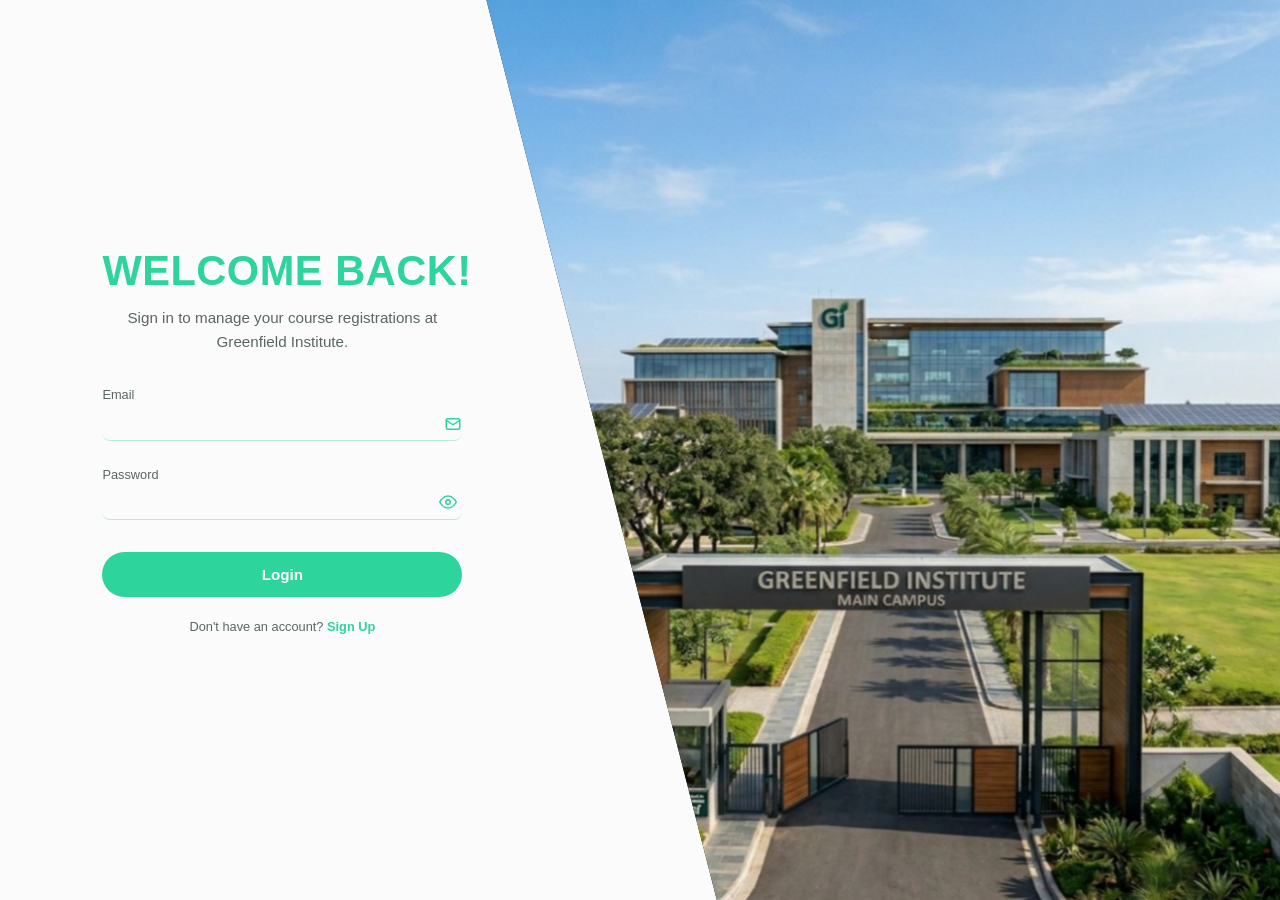
==== commit d8f52cc2: "feat: Update terminology from "activation" to "sign up" across the application for clarity" ====
--- a/index.html
+++ b/index.html
@@ -71,22 +71,22 @@
                     </p>
                 </div>
 
-                <!-- ============ SIGNUP VIEW ============ -->
+                <!-- ============ SIGNUP VIEW (account activation) ============ -->
                 <div class="auth-view auth-view--signup">
                     <div class="auth-welcome">
-                        <h1>CREATE ACCOUNT</h1>
-                        <p>Create a student account to enrol in courses at Greenfield Institute.</p>
+                        <h1>SIGN UP</h1>
+                        <p>Use the school email and registration number you were given on admission.</p>
                     </div>
 
                     <form id="signupForm" novalidate>
                         <div class="auth-field">
-                            <label for="signupName">Full Name</label>
-                            <input type="text" id="signupName" name="name" required maxlength="120" />
+                            <label for="signupRegNum">Registration Number</label>
+                            <input type="text" id="signupRegNum" name="registration_number" required maxlength="20" />
                             <svg class="auth-field__icon" viewBox="0 0 24 24" fill="none"
                                  stroke="currentColor" stroke-width="2"
                                  stroke-linecap="round" stroke-linejoin="round" aria-hidden="true">
-                                <circle cx="12" cy="8" r="4"/>
-                                <path d="M4 21c0-4 4-6 8-6s8 2 8 6"/>
+                                <rect x="3" y="4" width="18" height="16" rx="2"/>
+                                <path d="M7 8h10M7 12h10M7 16h6"/>
                             </svg>
                         </div>
 
@@ -120,7 +120,7 @@
                             </button>
                         </div>
 
-                        <button type="submit" class="auth-btn">Sign Up</button>
+                        <button type="submit" class="auth-btn">Sign up</button>
                     </form>
 
                     <p class="auth-card__switch">
--- a/assets/css/style.css
+++ b/assets/css/style.css
@@ -15,12 +15,12 @@
     --surface:    #ffffff;  /* cards, modals */
     --text:       #0f1a14;  /* headings, body */
     --text-muted: #5a6661;  /* labels, captions */
-    --border:     #c9d6c2;  /* hairlines, input underlines */
+    --border:     rgba(45, 212, 155, 0.35);  /* thin mint outline on cards, inputs, dividers */
     --slab-bg:    #0f1a14;  /* hero slab fallback if image missing */
 
     --shadow:     0 2px 8px rgba(0, 0, 0, 0.08);
     --radius:     8px;
-    --navbar-h:   3.5rem;  /* fixed top navbar height — used by sidebar offset */
+    --navbar-h:   5rem;    /* fixed top navbar height — used by sidebar offset */
 
     /* --- Backwards-compat aliases for older pages -------------- */
     /* Existing rules still reference --green-700 etc., so map them
@@ -56,23 +56,49 @@
     left: 0;
     right: 0;
     z-index: 50;
+    height: var(--navbar-h);          /* lock the height so the sidebar lines up */
     background: var(--surface);
     color: var(--color-primary);
-    padding: 0.85rem 1.5rem;
+    padding: 0 1.5rem;
     display: flex;
     align-items: center;
     justify-content: space-between;
-    flex-wrap: wrap;
     border-bottom: 1px solid var(--border);
     box-shadow: 0 1px 8px rgba(0, 0, 0, 0.04);
 }
 .navbar h1 {
-    font-size: 1.1rem;
+    font-size: 1.6rem;
     margin: 0;
+    font-weight: 800;
+    color: var(--color-primary);
+    text-transform: uppercase;
+    letter-spacing: 2.5px;
+    display: flex;
+    align-items: center;
+    gap: 0.75rem;
+}
+/* Brand logo (the Gi monogram) sits to the left of the wordmark. */
+.navbar__logo {
+    height: 44px;
+    width: auto;
+    display: block;
+    flex-shrink: 0;
+}
+/* Brand wordmark container — sits inline next to the logo. On desktop
+   the title and the admin label flow on a single line (row); the
+   stacked mobile layout lives in the .has-sidebar media query below. */
+.navbar__brand {
+    display: flex;
+    flex-direction: row;
+    align-items: baseline;
+    gap: 0.5rem;
+}
+/* "ADMIN PANEL" suffix in the admin navbar — deep teal that pairs with
+   the mint brand (analogous on the colour wheel). Reads as a sub-label
+   without the harsh contrast of pure black. */
+.navbar h1 .admin-label {
+    color: #3A5F66;
     font-weight: 700;
-    color: var(--color-primary);
-    text-transform: uppercase;
-    letter-spacing: 1.5px;
 }
 .navbar nav a {
     color: var(--color-primary);
@@ -97,32 +123,292 @@
 /* --- Inline accent for a user's name (dashboard "Welcome, X") --- */
 .user-name { color: var(--color-primary); font-weight: 700; }
 
+/* --- Dashboard quick-stats strip ----------------------------- */
+.stats-row {
+    display: grid;
+    grid-template-columns: repeat(auto-fit, minmax(180px, 1fr));
+    gap: 1rem;
+    margin: 1.25rem 0 1.5rem;
+}
+.stat-card {
+    background: var(--surface);
+    border: 1px solid var(--border);
+    border-radius: var(--radius);
+    box-shadow: var(--shadow);
+    padding: 1rem 1.25rem;
+    /* Three stacked lines, centred — the big number sits visually
+       in the middle between the label and the sub-text. */
+    text-align: center;
+}
+.stat-card .stat-label {
+    font-size: 0.72rem;
+    color: var(--text-muted);
+    text-transform: uppercase;
+    letter-spacing: 0.5px;
+    font-weight: 600;
+    /* Keep the heading on one line so both cards stay visually identical
+       (e.g. "PROFILE COMPLETION" doesn't wrap to two rows on phones). */
+    white-space: nowrap;
+}
+.stat-card .stat-value {
+    font-size: 2rem;
+    font-weight: 800;
+    color: var(--color-primary);
+    margin-top: 0.4rem;
+    line-height: 1;
+}
+.stat-card .stat-sub {
+    font-size: 0.8rem;
+    color: var(--text-muted);
+    margin-top: 0.4rem;
+}
+
+/* --- Dashboard section blocks (current courses, recommendations) ---- */
+.dash-section { margin-top: 2rem; }
+.dash-section__header {
+    display: flex;
+    align-items: baseline;
+    justify-content: space-between;
+    margin-bottom: 0.75rem;
+}
+.dash-section__header h3 {
+    margin: 0;
+    color: var(--text);
+    font-size: 1.05rem;
+}
+.dash-section__header a {
+    color: var(--color-primary);
+    text-decoration: none;
+    font-size: 0.85rem;
+    font-weight: 600;
+}
+.dash-section__header a:hover { text-decoration: underline; }
+
+/* Wrapper around the current-courses table. Card chrome (background,
+   border, shadow) lives here; the inner table scrolls horizontally
+   when it doesn't fit (common on phones). */
+.course-list {
+    background: var(--surface);
+    border: 1px solid var(--border);
+    border-radius: var(--radius);
+    box-shadow: var(--shadow);
+    overflow-x: auto;
+    -webkit-overflow-scrolling: touch;
+}
+.course-list .course-table {
+    /* Reset the global `table` styles — chrome belongs to the wrapper
+       now, and the table itself should be transparent so the wrapper's
+       background/border/shadow show through correctly. */
+    width: 100%;
+    border-collapse: collapse;
+    background: transparent;
+    box-shadow: none;
+    border-radius: 0;
+    min-width: 520px;        /* forces horizontal scroll on narrow widths */
+}
+.course-list .course-table th,
+.course-list .course-table td {
+    padding: 0.6rem 0.9rem;
+    white-space: nowrap;
+    font-size: 0.88rem;
+    border-bottom: 1px solid var(--border);
+    text-align: left;
+}
+.course-list .course-table tbody tr:last-child td { border-bottom: none; }
+.course-list .course-table .cl-dept {
+    color: var(--color-primary);
+    text-transform: uppercase;
+    letter-spacing: 0.05em;
+    font-weight: 700;
+    font-size: 0.75rem;
+}
+.course-list .course-table .cl-title       { font-weight: 600; color: var(--text); }
+.course-list .course-table .cl-code        { font-size: 0.8rem; color: var(--text-muted); letter-spacing: 0.5px; font-weight: 600; }
+.course-list .course-table .cl-instructor  { color: var(--text-muted); }
+/* Slim, mint-tinted horizontal scrollbar so the affordance reads as
+   part of the brand on browsers that show it (mostly desktop). */
+.course-list::-webkit-scrollbar          { height: 6px; }
+.course-list::-webkit-scrollbar-thumb    {
+    background: rgba(45, 212, 155, 0.35);
+    border-radius: 4px;
+}
+.course-list__empty {
+    padding: 1rem;
+    color: var(--text-muted);
+    font-size: 0.9rem;
+}
+
+/* --- Status pills (used in tables: pending / approved / rejected / dropped) */
+.status-pill {
+    display: inline-block;
+    padding: 0.15rem 0.6rem;
+    border-radius: 999px;
+    font-size: 0.75rem;
+    font-weight: 600;
+    text-transform: capitalize;
+}
+.status-approved { background: rgba(45, 212, 155, 0.18); color: var(--color-primary); }
+.status-pending  { background: rgba(217, 164, 65, 0.20); color: #b8841e; }
+.status-rejected { background: rgba(197, 48, 48, 0.15); color: var(--red-600); }
+.status-dropped  { background: rgba(107, 114, 128, 0.18); color: #6b7280; }
+
+/* --- Admin overview: action items + activity feed + capacity --- */
+
+/* Tier 1 — action item cards */
+.action-card {
+    display: flex;
+    align-items: center;
+    gap: 1rem;
+    padding: 1rem 1.25rem;
+    background: var(--surface);
+    border: 1px solid var(--border);
+    border-radius: var(--radius);
+    box-shadow: var(--shadow);
+    text-decoration: none;
+    color: var(--text);
+    transition: transform 0.12s ease, border-color 0.12s ease;
+}
+.action-card:hover { transform: translateY(-2px); border-color: var(--color-primary); }
+.action-card .badge-count {
+    min-width: 44px;
+    height: 44px;
+    border-radius: 999px;
+    background: rgba(45, 212, 155, 0.15);
+    color: var(--color-primary);
+    display: flex;
+    align-items: center;
+    justify-content: center;
+    font-size: 1.2rem;
+    font-weight: 700;
+    padding: 0 0.5rem;
+}
+.action-card.has-pending .badge-count {
+    background: rgba(217, 164, 65, 0.20);
+    color: #b8841e;
+}
+.action-card .action-card__body { flex: 1; }
+.action-card .action-card__label {
+    font-size: 0.95rem;
+    font-weight: 600;
+    color: var(--text);
+}
+.action-card .action-card__hint {
+    font-size: 0.8rem;
+    color: var(--text-muted);
+    margin-top: 0.15rem;
+}
+
+/* All-caught-up empty state */
+.action-empty {
+    background: rgba(45, 212, 155, 0.08);
+    border: 1px solid rgba(45, 212, 155, 0.4);
+    border-radius: var(--radius);
+    padding: 1.25rem;
+    text-align: center;
+    color: var(--color-primary);
+    font-weight: 600;
+}
+
+/* Tier 3 — activity feed list */
+.activity-list {
+    background: var(--surface);
+    border: 1px solid var(--border);
+    border-radius: var(--radius);
+    box-shadow: var(--shadow);
+    overflow: hidden;
+}
+.activity-item {
+    display: flex;
+    align-items: center;
+    gap: 0.75rem;
+    padding: 0.75rem 1rem;
+    border-bottom: 1px solid var(--border);
+    font-size: 0.92rem;
+}
+.activity-item:last-child { border-bottom: none; }
+.activity-item .activity-dot {
+    width: 8px; height: 8px; border-radius: 999px;
+    background: var(--color-primary); flex-shrink: 0;
+}
+.activity-item.is-admission .activity-dot { background: #3b82f6; }
+.activity-item.is-registration .activity-dot { background: var(--color-primary); }
+.activity-item .activity-text { flex: 1; color: var(--text); }
+.activity-item .activity-time { color: var(--text-muted); font-size: 0.8rem; }
+
+/* Tier 4 — capacity alerts with progress bar */
+.capacity-list {
+    background: var(--surface);
+    border: 1px solid var(--border);
+    border-radius: var(--radius);
+    box-shadow: var(--shadow);
+    overflow: hidden;
+}
+.capacity-item {
+    padding: 0.75rem 1rem;
+    border-bottom: 1px solid var(--border);
+}
+.capacity-item:last-child { border-bottom: none; }
+.capacity-item__header {
+    display: flex;
+    justify-content: space-between;
+    align-items: baseline;
+    margin-bottom: 0.4rem;
+}
+.capacity-item__title { font-weight: 600; font-size: 0.92rem; color: var(--text); }
+.capacity-item__code  { font-size: 0.8rem; color: var(--text-muted); letter-spacing: 0.4px; }
+.capacity-item__numbers { font-size: 0.8rem; color: var(--text-muted); font-weight: 500; }
+.capacity-bar {
+    height: 6px;
+    border-radius: 999px;
+    background: rgba(45, 212, 155, 0.15);
+    overflow: hidden;
+}
+.capacity-bar__fill {
+    height: 100%;
+    background: var(--color-primary);
+    transition: width 0.2s ease;
+}
+.capacity-bar__fill.is-warning { background: #b8841e; }
+.capacity-bar__fill.is-full    { background: var(--red-600); }
+
+/* Profile-completion banner — shown only when incomplete.
+   Stacked layout: the message takes the full width (wraps naturally to
+   ~2 lines), then the action link sits centred on its own row. */
+.profile-nag {
+    display: flex;
+    flex-direction: column;
+    align-items: stretch;
+    gap: 0.6rem;
+    background: rgba(45, 212, 155, 0.08);
+    border: 1px solid rgba(45, 212, 155, 0.4);
+    border-radius: var(--radius);
+    padding: 0.85rem 1.1rem;
+    margin: 1rem 0 0.5rem;
+}
+.profile-nag p { margin: 0; color: var(--text); font-size: 0.92rem; }
+.profile-nag a {
+    color: var(--color-primary);
+    font-weight: 600;
+    text-decoration: none;
+    white-space: nowrap;
+    text-align: center;
+}
+.profile-nag a:hover { text-decoration: underline; }
+
 /* --- Side navigation (student pages) -------------------------
-   Fixed full-height rail on the left. Mirrors the navbar concept but
-   vertically — better for adding more items without crowding. */
+   Mint-green rail on the left. Sits flush below the fixed navbar.
+   All text and icons render white against the green surface. */
 .sidebar {
     position: fixed;
     top: 0;
     left: 0;
     bottom: 0;
     width: 240px;
-    background: var(--surface);
-    border-right: 1px solid var(--border);
+    background: var(--color-primary);
+    border-right: none;
     display: flex;
     flex-direction: column;
     z-index: 50;
-}
-.sidebar__brand {
-    padding: 1.5rem 1.5rem 1.25rem;
-    border-bottom: 1px solid var(--border);
-}
-.sidebar__brand h1 {
-    font-size: 1rem;
-    margin: 0;
-    font-weight: 700;
-    color: var(--color-primary);
-    text-transform: uppercase;
-    letter-spacing: 1.5px;
 }
 .sidebar__nav {
     flex: 1;
@@ -136,7 +422,7 @@
     align-items: center;
     gap: 0.85rem;
     padding: 0.75rem 1.5rem;
-    color: var(--text);
+    color: #fff;
     text-decoration: none;
     font-size: 0.92rem;
     font-weight: 500;
@@ -144,13 +430,13 @@
     transition: background 0.15s ease, color 0.15s ease, border-left-color 0.15s ease;
 }
 .sidebar__nav a:hover {
-    background: rgba(45, 212, 155, 0.08);
-    color: var(--color-primary);
+    background: rgba(255, 255, 255, 0.12);
+    color: #fff;
 }
 .sidebar__nav a.active {
-    background: rgba(45, 212, 155, 0.12);
-    color: var(--color-primary);
-    border-left-color: var(--color-primary);
+    background: rgba(255, 255, 255, 0.18);
+    color: #fff;
+    border-left-color: #fff;
 }
 .sidebar__nav a svg {
     width: 18px;
@@ -159,22 +445,22 @@
 }
 .sidebar__footer {
     padding: 1rem 1.5rem 1.25rem;
-    border-top: 1px solid var(--border);
+    border-top: 1px solid rgba(255, 255, 255, 0.25);
     display: flex;
     align-items: center;
     gap: 0.75rem;
 }
 .sidebar__footer .logout {
-    color: var(--red-600);
+    color: #cc2929;   /* deep red — readable on mint without being neon */
     text-decoration: none;
     font-size: 0.92rem;
-    font-weight: 500;
+    font-weight: 700;
     display: flex;
     align-items: center;
     gap: 0.5rem;
     flex: 1;
 }
-.sidebar__footer .logout:hover { color: #a02525; }
+.sidebar__footer .logout:hover { color: #ffffff; }
 .sidebar__footer .logout svg { width: 18px; height: 18px; }
 
 /* Layout on pages that combine navbar (top) + sidebar (left).
@@ -188,6 +474,103 @@
     min-height: calc(100vh - var(--navbar-h));
 }
 .has-sidebar .container { margin-top: 1.5rem; }
+
+/* --- Hamburger button (lives in the navbar, mobile/tablet only) --- */
+.navbar__hamburger {
+    display: none;       /* hidden on desktop, shown via media query below */
+    background: transparent;
+    border: none;
+    padding: 0.5rem;
+    color: var(--color-primary);
+    cursor: pointer;
+    align-items: center;
+    justify-content: center;
+}
+.navbar__hamburger svg { width: 26px; height: 26px; }
+
+/* Click-to-close overlay behind the open sidebar. Element is injected
+   dynamically by nav.js; lives in the DOM but hidden until needed.
+   pointer-events: none when closed — otherwise it'd block clicks on the
+   main content even though it's invisible. */
+.sidebar-backdrop {
+    display: none;
+    position: fixed;
+    top: var(--navbar-h);
+    left: 0; right: 0; bottom: 0;
+    background: rgba(0, 0, 0, 0.45);
+    z-index: 40;
+    opacity: 0;
+    pointer-events: none;
+    transition: opacity 0.2s ease;
+}
+
+/* --- Sidebar collapses into a hamburger menu on phones/tablets ----- */
+@media (max-width: 1199px) {
+    /* Show hamburger; pin it to the left of the navbar.
+       Brand stays centred because the hamburger is absolute. */
+    .has-sidebar .navbar__hamburger {
+        display: flex;
+        position: absolute;
+        left: 0.75rem;
+        top: 50%;
+        transform: translateY(-50%);
+    }
+    /* Push the navbar's content right so it doesn't overlap the hamburger,
+       and shrink the brand a bit so the wordmark fits on a phone. */
+    .has-sidebar .navbar {
+        padding-left: 3.75rem;
+    }
+    .has-sidebar .navbar h1 {
+        font-size: 0.95rem;
+        letter-spacing: 0.5px;
+        gap: 0.5rem;
+    }
+    /* On phones the brand stacks so "ADMIN PANEL" sits on its own
+       line under "GREENFIELD INSTITUTE" — there's not enough width
+       to keep them inline once the wordmark fills the row.
+       align-items: center centres "ADMIN PANEL" horizontally within
+       the width of the wordmark above it. */
+    .has-sidebar .navbar__brand {
+        flex-direction: column;
+        align-items: center;
+        gap: 0.1rem;
+        line-height: 1.1;
+    }
+    /* Keep the wordmark on a single line — at this font size it fits
+       cleanly even on the narrowest phones (≈320px viewport). */
+    .has-sidebar .navbar__title { white-space: nowrap; }
+    .has-sidebar .navbar h1 .admin-label {
+        font-size: 0.78em;
+        letter-spacing: 1px;
+        white-space: nowrap;
+    }
+    .has-sidebar .navbar__logo {
+        height: 36px;
+    }
+
+    /* Sidebar starts hidden off-screen to the left, slides in on toggle.
+       Higher z-index than backdrop so it sits on top of the dim overlay. */
+    .has-sidebar .sidebar {
+        transform: translateX(-100%);
+        transition: transform 0.25s ease;
+        z-index: 55;
+    }
+    .has-sidebar.sidebar-open .sidebar {
+        transform: translateX(0);
+    }
+
+    /* Main column reclaims full width — no sidebar in flow on mobile. */
+    .has-sidebar .main {
+        margin-left: 0;
+    }
+
+    /* Backdrop visible only when sidebar is open. */
+    .has-sidebar .sidebar-backdrop { display: block; }
+    .has-sidebar.sidebar-open .sidebar-backdrop {
+        opacity: 1;
+        pointer-events: auto;
+    }
+}
 
 .auth-wrap {
     max-width: 420px;
@@ -446,6 +829,102 @@
 .is-going-to-signup .auth-card__form,
 .is-going-to-login  .auth-card__form { animation: form-swap 3500ms var(--auth-ease) both; }
 
+/* --- AUTH PAGE — MOBILE & TABLET LAYOUT ( ≤ 1199px ) ----------
+   Covers all phones and tablets (in any orientation, including iPad
+   Pro in landscape at 1194px). Desktop split kicks in at 1200px+.
+
+   Layout becomes a simple vertical stack:
+     ┌──────────────┐
+     │     IMAGE    │  ← clean hero (no blur), 80% of viewport height
+     ├──────────────┤
+     │  WELCOME +   │  ← form scrolls below the image
+     │  FORM        │     in normal flow
+     └──────────────┘
+*/
+@media (max-width: 1199px) {
+
+    /* Allow the page to scroll vertically — the desktop layout is locked
+       to 100vh with overflow:hidden, which breaks the stacked layout. */
+    body.auth-page {
+        height: auto;
+        min-height: 100vh;
+        overflow: auto;
+    }
+    .auth-card {
+        height: auto;
+        min-height: 100vh;
+        overflow: visible;
+        display: flex;
+        flex-direction: column;
+    }
+
+    /* IMAGE BLOCK — sits at the top, fixed 40vh tall, no diagonal, no blur. */
+    .auth-card__dark,
+    .mode-login  .auth-card__dark,
+    .mode-signup .auth-card__dark {
+        position: relative;
+        inset: auto;
+        width: 100%;
+        height: 80vh;
+        clip-path: none;
+        flex-shrink: 0;
+    }
+    .auth-card__hero,
+    .mode-login  .auth-card__hero,
+    .mode-signup .auth-card__hero {
+        position: absolute;
+        top: 0;
+        left: 0;
+        width: 100%;
+        height: 100%;
+        object-fit: cover;
+        filter: none;
+        transform: none;
+    }
+
+    /* FORM BLOCK — sits below the image in normal flow. */
+    .auth-card__form,
+    .mode-login  .auth-card__form,
+    .mode-signup .auth-card__form {
+        position: relative;
+        inset: auto;
+        flex: 1;
+        justify-content: center;
+        align-items: center;
+        padding: 2rem 1.5rem;
+    }
+
+    /* No card wrapping — form content lays out directly on the page bg. */
+    .auth-card__form-inner {
+        width: 100%;
+        max-width: 380px;
+        background: transparent;
+        backdrop-filter: none;
+        -webkit-backdrop-filter: none;
+        padding: 0;
+        border: none;
+        border-radius: 0;
+        box-shadow: none;
+    }
+
+    /* Tighter spacing on small screens. */
+    .auth-welcome { margin-bottom: 1.25rem; }
+    .auth-welcome h1 { font-size: 1.7rem; letter-spacing: 1px; }
+    .mode-signup .auth-welcome { margin-top: 0; }
+
+    /* Disable all the desktop transitions on mobile — they were built
+       around the diagonal split, which no longer exists here. The mode
+       swap happens instantly. */
+    .is-going-to-signup .auth-card__dark,
+    .is-going-to-signup .auth-card__hero,
+    .is-going-to-login  .auth-card__dark,
+    .is-going-to-login  .auth-card__hero,
+    .is-going-to-signup .auth-card__form,
+    .is-going-to-login  .auth-card__form {
+        animation: none;
+    }
+}
+
 
 /* --- Forms --------------------------------------------------- */
 form .field { margin-bottom: 1rem; }
@@ -498,11 +977,184 @@
 /* --- Cards & course grid ------------------------------------- */
 .toolbar {
     display: flex; gap: 0.75rem; flex-wrap: wrap;
-    margin-bottom: 1rem;
-    background: var(--surface); padding: 1rem; border-radius: var(--radius);
-    box-shadow: var(--shadow); border: 1px solid var(--border);
-}
-.toolbar input, .toolbar select { flex: 1 1 180px; }
+    margin-bottom: 1.25rem;
+    padding: 0;
+    background: transparent;
+    border: none;
+    box-shadow: none;
+}
+
+/* Pill-shaped search + select — thin, modern, look like real search bars. */
+.toolbar input,
+.toolbar input[type="search"],
+.toolbar select {
+    flex: 1 1 200px;
+    height: 40px;
+    box-sizing: border-box;
+    padding: 0 1rem;
+    line-height: 1;
+    border-radius: 999px;
+    border: 1px solid var(--border);
+    background: var(--surface);
+    color: var(--text);
+    font-size: 0.92rem;
+    font-family: inherit;
+    transition: border-color 0.15s ease, box-shadow 0.15s ease;
+}
+.toolbar input:focus,
+.toolbar select:focus {
+    outline: none;
+    border-color: var(--color-primary);
+    box-shadow: 0 0 0 3px rgba(45, 212, 155, 0.15);
+}
+
+/* Custom chevron for the select (default browser arrow is ugly). */
+.toolbar select {
+    appearance: none;
+    -webkit-appearance: none;
+    background-image: url("data:image/svg+xml;utf8,<svg xmlns='http://www.w3.org/2000/svg' width='12' height='8' viewBox='0 0 12 8' fill='none' stroke='%232DD49B' stroke-width='2' stroke-linecap='round' stroke-linejoin='round'><polyline points='2 2 6 6 10 2'/></svg>");
+    background-repeat: no-repeat;
+    background-position: right 1rem center;
+    padding-right: 2.5rem;
+    cursor: pointer;
+}
+
+/* Search-type inputs strip their native clear/cancel buttons in
+   WebKit so the pill stays clean. */
+.toolbar input[type="search"]::-webkit-search-cancel-button { display: none; }
+
+/* Inline cluster of related buttons (e.g. Import / Export). Stays a
+   single row even when the parent toolbar stacks vertically on phones
+   — child buttons split the available width evenly via flex: 1. */
+.btn-group {
+    display: flex;
+    gap: 0.5rem;
+}
+.btn-group > .btn,
+.btn-group > button,
+.btn-group > a { flex: 1; text-align: center; }
+
+/* --- Themed dropdown (replaces <select>) ---------------------
+   Native <select> only lets you style the closed trigger, not the
+   option panel. This component renders a button + listbox we own,
+   so the menu can match the rest of the brand. Behaviour lives in
+   assets/js/dropdown.js. */
+.dropdown { position: relative; }
+.toolbar .dropdown {
+    flex: 1 1 200px;
+    min-width: 0;            /* allow shrinking inside the flex toolbar */
+}
+.dropdown__trigger {
+    /* Mirror .toolbar input/select pill so the two sit on the same
+       baseline with identical height, padding, and border-radius. */
+    width: 100%;
+    height: 40px;
+    box-sizing: border-box;
+    padding: 0 2.5rem 0 1rem;
+    line-height: 1;
+    border-radius: 999px;
+    border: 1px solid var(--border);
+    background: var(--surface);
+    color: var(--text);
+    font-size: 0.92rem;
+    font-family: inherit;
+    display: flex;
+    align-items: center;
+    cursor: pointer;
+    text-align: left;
+    transition: border-color 0.15s ease, box-shadow 0.15s ease;
+}
+.dropdown__trigger:hover { background: var(--surface); }
+.dropdown__trigger:focus,
+.dropdown__trigger[aria-expanded="true"] {
+    outline: none;
+    border-color: var(--color-primary);
+    box-shadow: 0 0 0 3px rgba(45, 212, 155, 0.15);
+}
+.dropdown__label {
+    flex: 1;
+    overflow: hidden;
+    text-overflow: ellipsis;
+    white-space: nowrap;
+}
+.dropdown__chevron {
+    width: 12px;
+    height: 8px;
+    color: var(--color-primary);
+    position: absolute;
+    right: 1rem;
+    top: 50%;
+    transform: translateY(-50%);
+    transition: transform 0.18s ease;
+    pointer-events: none;
+}
+.dropdown__trigger[aria-expanded="true"] .dropdown__chevron {
+    transform: translateY(-50%) rotate(180deg);
+}
+.dropdown__menu {
+    position: absolute;
+    top: calc(100% + 0.4rem);
+    left: 0;
+    right: 0;
+    z-index: 30;
+    margin: 0;
+    padding: 0.35rem;
+    list-style: none;
+    background: var(--surface);
+    border: 1px solid var(--border);
+    border-radius: var(--radius);
+    box-shadow: 0 10px 28px rgba(0, 0, 0, 0.10);
+    max-height: 260px;
+    overflow-y: auto;
+}
+.dropdown__menu[hidden] { display: none; }
+.dropdown__option {
+    padding: 0.55rem 0.75rem;
+    border-radius: 8px;
+    cursor: pointer;
+    font-size: 0.9rem;
+    color: var(--text);
+    transition: background 0.1s ease, color 0.1s ease;
+}
+.dropdown__option:hover,
+.dropdown__option.is-active {
+    background: rgba(45, 212, 155, 0.10);
+    color: var(--color-primary);
+}
+.dropdown__option.is-selected {
+    background: rgba(45, 212, 155, 0.18);
+    color: var(--color-primary);
+    font-weight: 600;
+}
+
+/* Stack only at narrow phone widths.
+   The course-grid stays 2+ columns down to ~600px (minmax(280px,1fr)),
+   so keeping the toolbar side-by-side at tablet/landscape widths makes
+   the search width match the card width below. We only stack when the
+   grid itself collapses to a single column (~≤480px).
+
+   Important: reset flex sizing — in a column flex container, flex-basis
+   maps to HEIGHT, so the desktop's `flex: 1 1 200px` would otherwise
+   make each input 200px TALL. We force flex off and use width: 100%. */
+@media (max-width: 480px) {
+    .toolbar { flex-direction: column; gap: 0.5rem; align-items: stretch; }
+    /* Must include input[type="search"] explicitly — the base rule uses
+       that selector (specificity 0,2,1), so a bare `.toolbar input`
+       override (0,1,1) loses the cascade for the search field and leaves
+       it with `flex: 1 1 200px`. In column mode, that 200px becomes the
+       MAIN-AXIS size (height), and the input balloons. */
+    .toolbar input,
+    .toolbar input[type="search"],
+    .toolbar select {
+        flex: 0 0 auto;
+        width: 100%;
+        height: 40px;
+    }
+    .toolbar .dropdown {
+        flex: 0 0 auto;
+        width: 100%;
+    }
+}
 
 .course-grid { display: grid; grid-template-columns: repeat(auto-fill, minmax(280px, 1fr)); gap: 1rem; }
 
@@ -524,6 +1176,43 @@
 }
 .course-card .meta span::before { content: "•  "; color: var(--color-primary); }
 .course-card .actions { display: flex; gap: 0.5rem; }
+/* Card footer — single row holding meta info on the left and the
+   action (button or link) on the right. Used by the catalogue cards
+   (lecturer + enrolled + Register) and the dashboard recommendations
+   (enrolled + View in catalogue). */
+.course-card .card-foot {
+    display: flex;
+    align-items: center;
+    justify-content: space-between;
+    gap: 0.75rem;
+    margin-top: auto;        /* sticks to the bottom of the flex card */
+    padding-top: 0.6rem;
+    flex-wrap: wrap;         /* lets the button drop below on tiny cards */
+}
+.course-card .card-foot .enrolled {
+    font-size: 0.8rem;
+    color: var(--text-muted);
+}
+/* Bullet-separated meta (instructor • X/Y enrolled). Same look as the
+   old .meta block, but inline so the button can sit on the same row. */
+.course-card .card-foot__meta {
+    display: flex;
+    flex-wrap: wrap;
+    gap: 0.25rem 0.85rem;
+    font-size: 0.8rem;
+    color: var(--text-muted);
+    min-width: 0;            /* allow shrinking inside the flex row */
+}
+.course-card .card-foot__meta span::before {
+    content: "•  ";
+    color: var(--color-primary);
+}
+.course-card .card-foot .btn,
+.course-card .card-foot button {
+    padding: 0.4rem 0.95rem;
+    font-size: 0.85rem;
+    flex-shrink: 0;          /* never let the button shrink to nothing */
+}
 
 .badge {
     display: inline-block; font-size: 0.7rem; padding: 0.15rem 0.5rem;
@@ -576,7 +1265,6 @@
 /* --- Responsive --------------------------------------------- */
 @media (max-width: 768px) {
     .navbar nav a { margin-left: 0.75rem; font-size: 0.85rem; }
-    .toolbar { flex-direction: column; }
 }
 @media (max-width: 480px) {
     .auth-wrap { margin: 1.5rem 1rem; padding: 1.5rem; }
